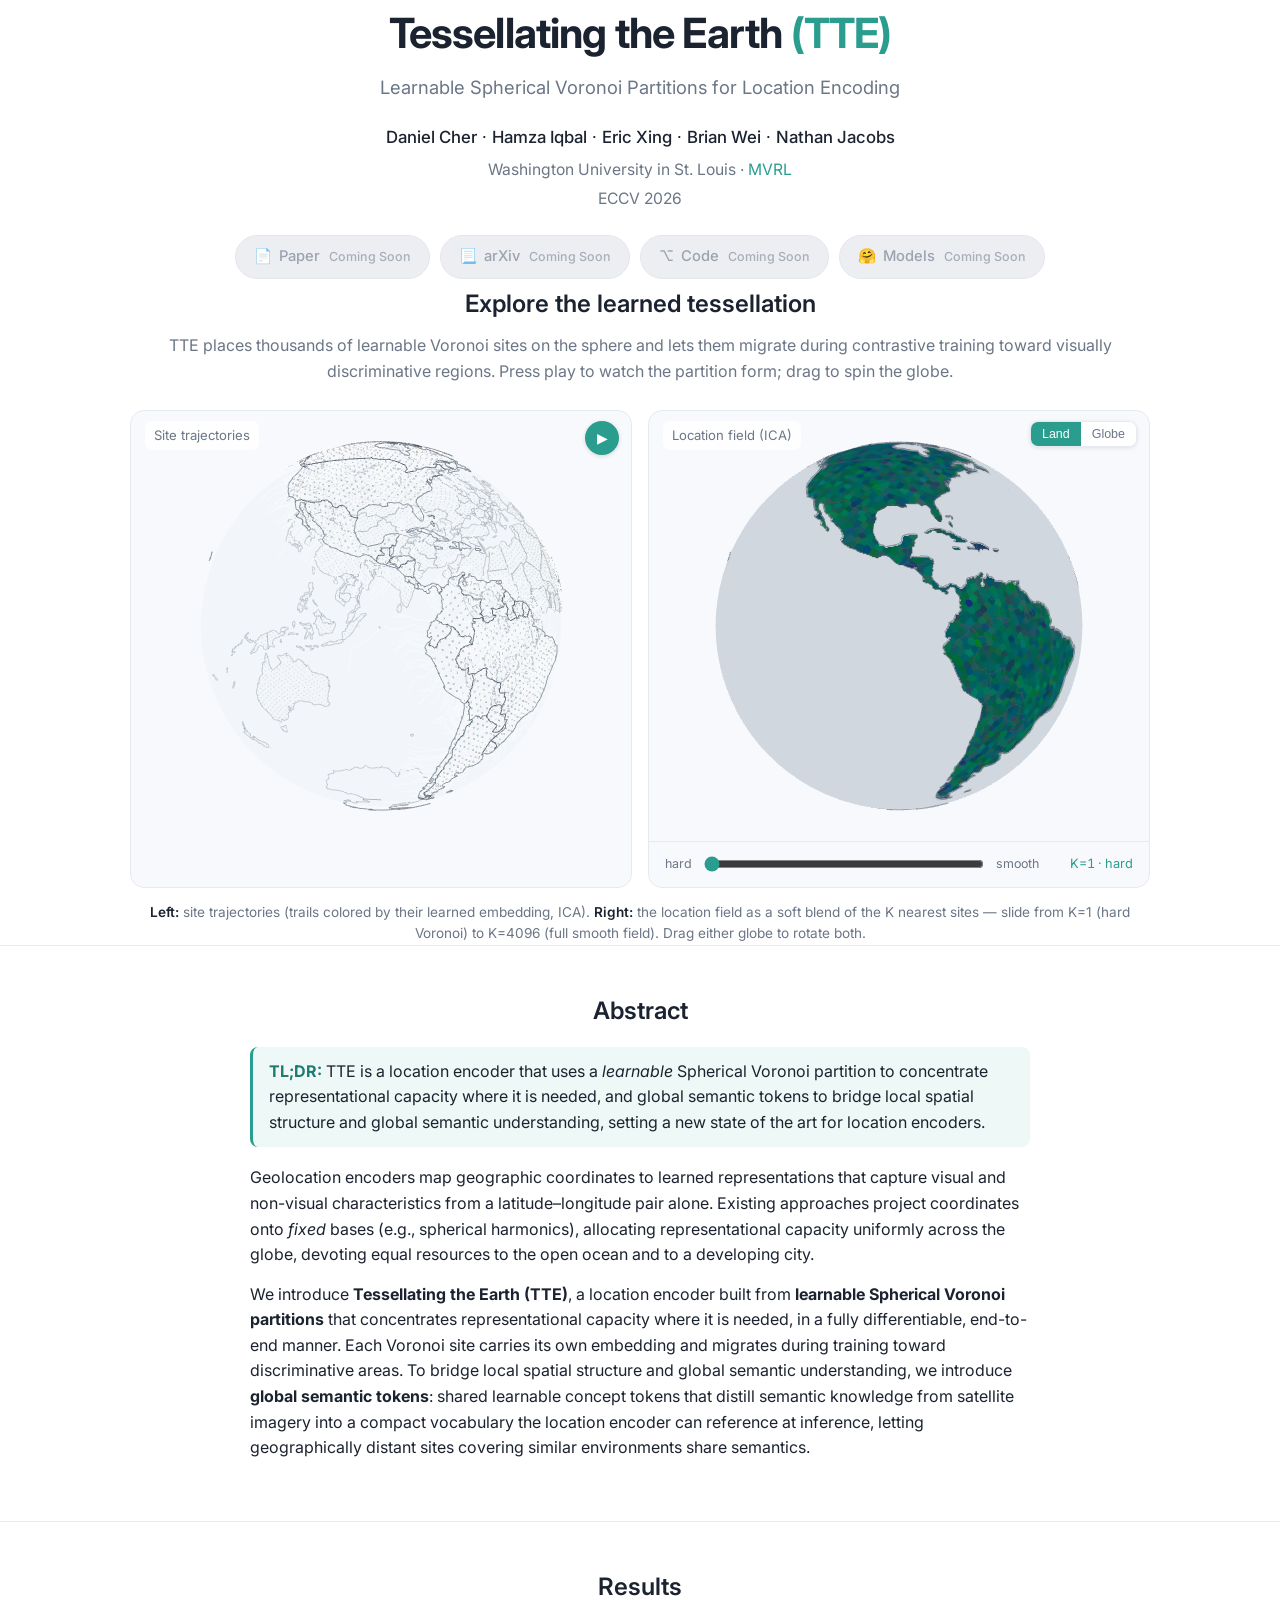
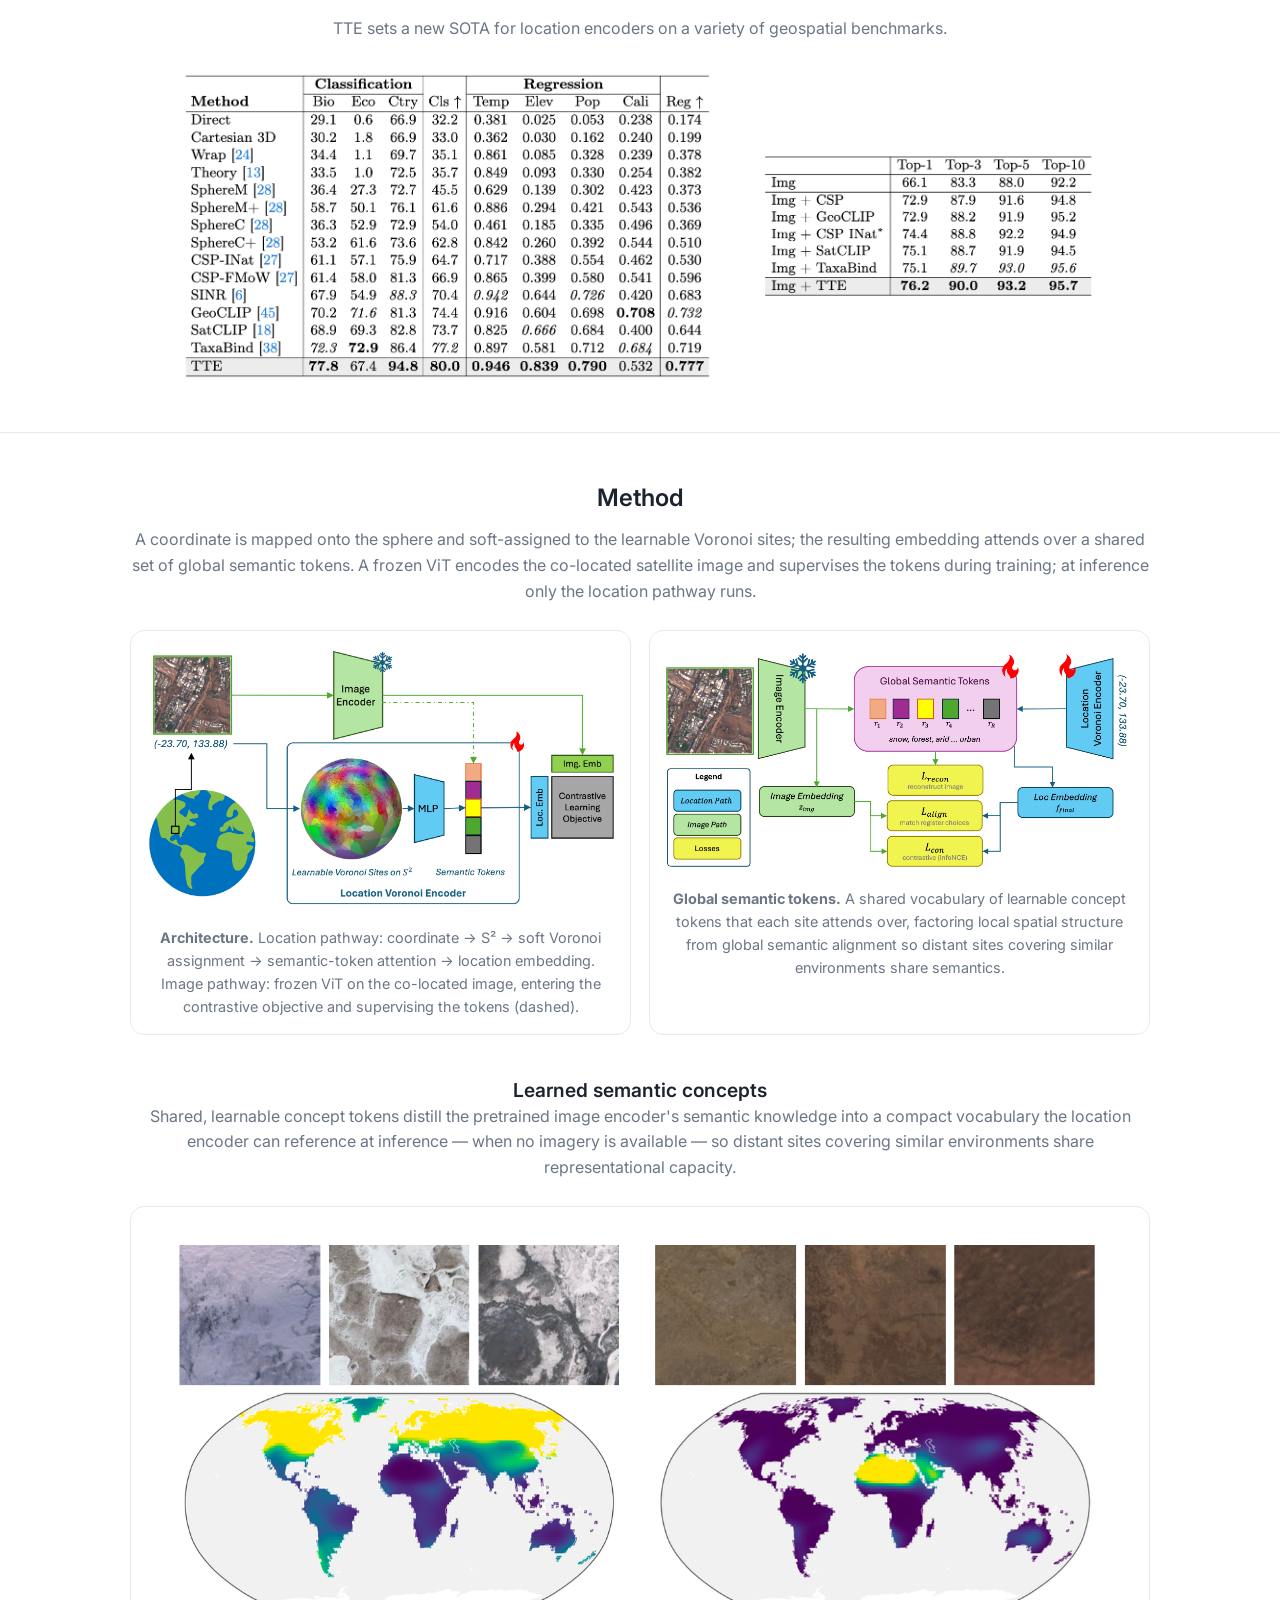
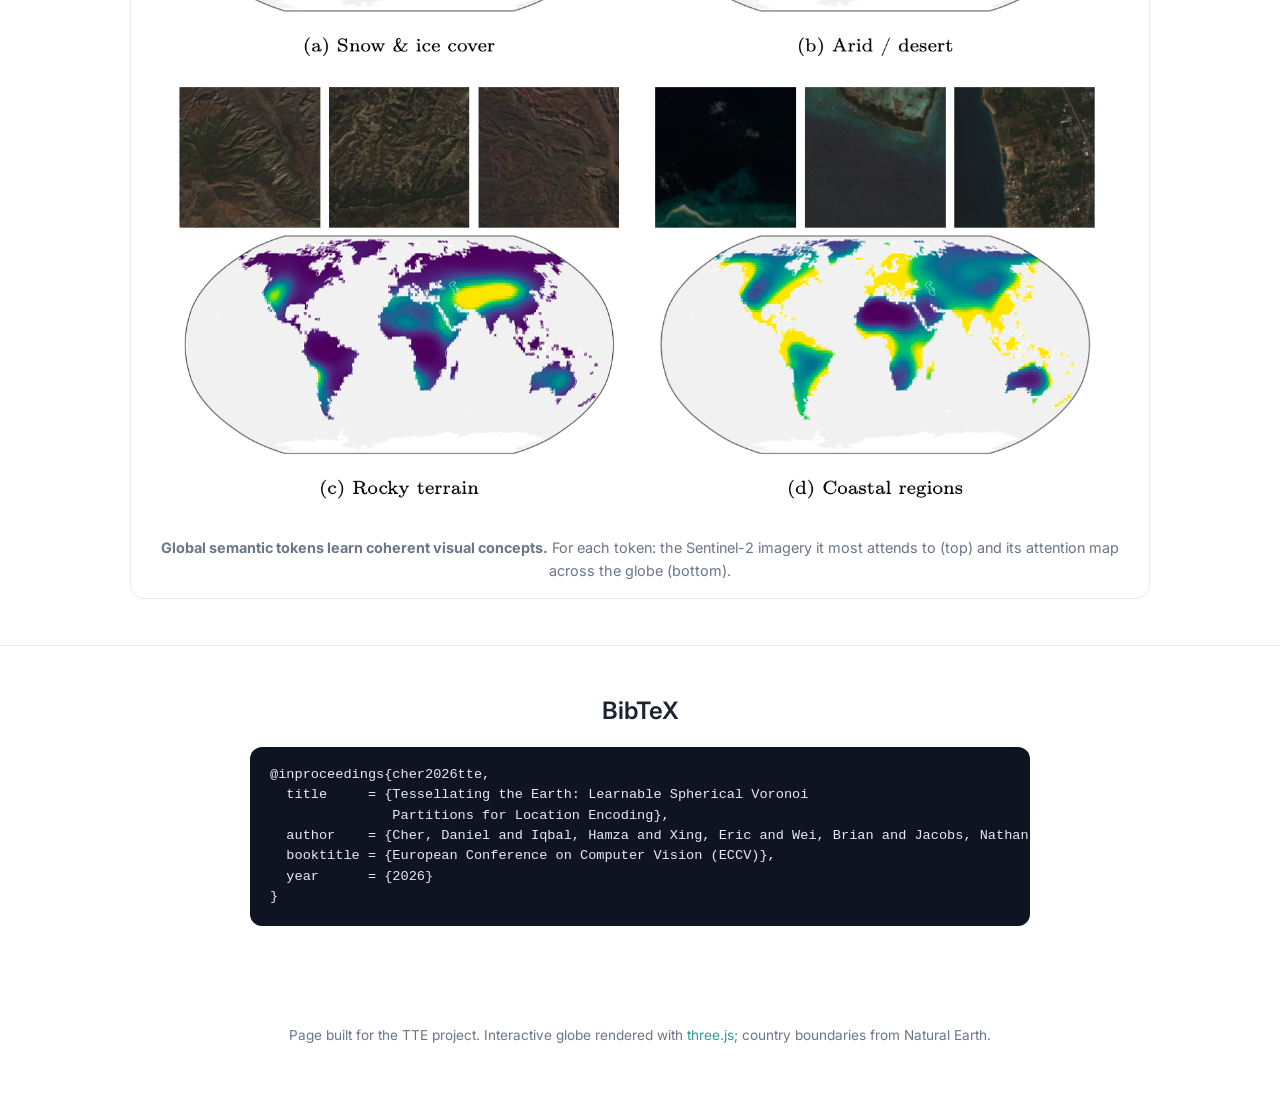
==== TTE/index.html @ d0ed64a6 "update main page + tte project" ====
<!DOCTYPE html>
<html lang="en">
<head>
<meta charset="utf-8"/>
<meta name="viewport" content="width=device-width, initial-scale=1"/>
<title>Tessellating the Earth (TTE)</title>
<meta name="description" content="TTE: a location encoder built from learnable Spherical Voronoi partitions that concentrates representational capacity where it is needed."/>
<meta property="og:title" content="Tessellating the Earth (TTE)"/>
<meta property="og:description" content="Learnable Spherical Voronoi partitions for geolocation encoding."/>
<meta property="og:type" content="website"/>
<link href="https://fonts.googleapis.com/css?family=Inter:400,500,600,700&display=swap" rel="stylesheet">
<style>
  :root{ --fg:#1c2330; --muted:#6b7686; --accent:#2a9d8f; --accent-d:#1f7a70; --line:#e6e9ef; --panel:#f7f9fc;}
  *{box-sizing:border-box}
  html{scroll-behavior:smooth}
  body{margin:0;background:#fff;color:var(--fg);font-family:'Inter',-apple-system,Segoe UI,Roboto,sans-serif;line-height:1.6;-webkit-font-smoothing:antialiased}
  a{color:var(--accent);text-decoration:none} a:hover{text-decoration:underline}
  .wrap{max-width:1060px;margin:0 auto;padding:0 20px}
  .narrow{max-width:820px;margin:0 auto}

  /* hero */
  header{padding:64px 0 30px;text-align:center}
  h1{font-size:2.6rem;font-weight:700;letter-spacing:-.02em;margin:0 0 6px}
  h1 .tag{color:var(--accent)}
  .subtitle{font-size:1.15rem;color:var(--muted);margin:0 auto 22px;max-width:680px}
  .authors{font-size:1.05rem;margin:6px 0}
  .authors a{color:var(--fg);font-weight:500}
  .affil,.venue{color:var(--muted);font-size:.98rem}
  .venue{margin-top:4px}
  .btns{margin:24px 0 6px;display:flex;gap:10px;justify-content:center;flex-wrap:wrap}
  .btn{display:inline-flex;align-items:center;gap:7px;border:1px solid #20283a;background:#20283a;color:#fff;
    border-radius:999px;padding:9px 18px;font-size:.92rem;font-weight:500}
  .btn:hover{background:#2c3650;text-decoration:none}
  .btn.ghost{background:#fff;color:var(--fg);border-color:var(--line)}
  .btn.ghost:hover{border-color:var(--accent);color:var(--accent);background:#fff}
  .btn.soon{background:#eceef2;color:#9aa3b0;border-color:#e3e6ec;cursor:default}
  .btn.soon:hover{background:#eceef2}
  .btn.soon em{font-style:normal;font-size:.78rem;opacity:.85;margin-left:2px}

  /* balanced result figures (main table bigger, prior smaller, middle-aligned) */
  .results{display:flex;gap:28px;align-items:center;justify-content:center;flex-wrap:wrap}
  .results img{height:auto;border-radius:6px}
  .results .big{width:560px;max-width:100%}
  .results .small{width:360px;max-width:100%}

  section{padding:46px 0;border-top:1px solid var(--line)}
  section.nolide{border-top:none}
  h2{font-size:1.5rem;font-weight:600;margin:0 0 16px;text-align:center}
  .subh{font-size:1.2rem;font-weight:600;text-align:center;margin:40px 0 4px}
  .sec-lead{color:var(--muted);text-align:center;margin:-6px auto 26px}
  .tldr{background:#eef9f7;border-left:3px solid var(--accent);border-radius:8px;padding:12px 16px;margin:0 0 18px}
  .tldr b{color:var(--accent-d)}
  p{margin:0 0 14px}
  figure{margin:0}
  .fig{background:#fff;border:1px solid var(--line);border-radius:14px;padding:16px;text-align:center}
  .fig img{max-width:100%;height:auto;border-radius:6px}
  figcaption{color:var(--muted);font-size:.9rem;margin-top:12px;text-align:center}
  .two{display:grid;grid-template-columns:1fr 1fr;gap:18px}
  @media(max-width:760px){.two{grid-template-columns:1fr}}

  /* globe centerpiece (from the standalone component) */
  .twin{display:grid;grid-template-columns:1fr 1fr;gap:16px}
  .panel{border:1px solid var(--line);border-radius:14px;background:var(--panel);overflow:hidden;position:relative;display:flex;flex-direction:column}
  .panel .ttl{position:absolute;top:10px;left:14px;font-size:.82rem;color:var(--muted);background:rgba(255,255,255,.8);padding:4px 9px;border-radius:7px;z-index:2}
  .cv{width:100%;height:430px;display:block;cursor:grab}.cv:active{cursor:grabbing}
  .ptabs{display:flex;gap:10px;align-items:center;justify-content:center;padding:12px 16px;border-top:1px solid var(--line)}
  .ptabs small{color:var(--muted);font-size:.78rem;white-space:nowrap}
  .klabel{color:var(--accent);font-size:.8rem;font-variant-numeric:tabular-nums;min-width:84px;text-align:right}
  .playmini{position:absolute;top:10px;right:12px;z-index:3;width:34px;height:34px;border-radius:50%;border:none;background:var(--accent);color:#fff;font-size:.85rem;cursor:pointer;box-shadow:0 1px 4px rgba(0,0,0,.15)}
  .seg{position:absolute;top:10px;right:12px;z-index:3;display:flex;border:1px solid var(--line);border-radius:8px;overflow:hidden;background:#fff;box-shadow:0 1px 4px rgba(0,0,0,.1)}
  .seg button{border:none;background:#fff;color:var(--muted);padding:5px 11px;font-size:.78rem;cursor:pointer}
  .seg button.on{background:var(--accent);color:#fff}
  input[type=range]{flex:1;accent-color:var(--accent)}
  .cap{text-align:center;color:var(--muted);font-size:.85rem;margin-top:14px}
  .cap b{color:var(--fg);font-weight:600}
  #status{position:absolute;inset:0;display:flex;align-items:center;justify-content:center;color:var(--muted);font-size:.9rem;background:var(--panel)}
  @media(max-width:760px){.twin{grid-template-columns:1fr}.cv{height:340px}}

  pre{background:#0f1422;color:#e6ebf5;border-radius:12px;padding:18px 20px;overflow:auto;font-size:.85rem;line-height:1.5}
  footer{padding:40px 0;text-align:center;color:var(--muted);font-size:.85rem}
  .todo{background:#fff7e6;border:1px dashed #e0b24a;color:#8a5a00;border-radius:8px;padding:2px 7px;font-size:.8rem}
</style>
</head>
<body>

<!-- ===== HERO ===== -->
<header class="wrap">
  <h1>Tessellating the Earth <span class="tag">(TTE)</span></h1>
  <p class="subtitle">Learnable Spherical Voronoi Partitions for Location Encoding</p>
  <div class="authors">
    <a href="https://dcher95.github.io/" target="_blank">Daniel Cher</a> ·
    <a href="https://1hamzaiqbal.github.io/index.html" target="_blank">Hamza Iqbal</a> ·
    <a href="https://ericx003.github.io/" target="_blank">Eric Xing</a> ·
    <a href="https://brian-j-wei.github.io/" target="_blank">Brian Wei</a> ·
    <a href="https://jacobsn.github.io/" target="_blank">Nathan Jacobs</a>
  </div>
  <div class="affil">Washington University in St. Louis · <a href="https://mvrl.cse.wustl.edu/" target="_blank">MVRL</a></div>
  <div class="venue">ECCV 2026</div>
  <div class="btns">
    <!-- On release, swap each greyed pill below for its active link (kept here ready to go):
         <a class="btn" href="PAPER_URL" target="_blank"><span>📄</span> Paper</a>
         <a class="btn" href="ARXIV_URL" target="_blank"><span>📃</span> arXiv</a>
         <a class="btn" href="https://github.com/mvrl/TTE" target="_blank"><span>⌥</span> Code</a>
         <a class="btn" href="https://huggingface.co/MVRL/TTE" target="_blank"><span>🤗</span> Models</a> -->
    <span class="btn soon"><span>📄</span> Paper <em>Coming Soon</em></span>
    <span class="btn soon"><span>📃</span> arXiv <em>Coming Soon</em></span>
    <span class="btn soon"><span>⌥</span> Code <em>Coming Soon</em></span>
    <span class="btn soon"><span>🤗</span> Models <em>Coming Soon</em></span>
  </div>
</header>

<!-- ===== INTERACTIVE GLOBE (centerpiece) ===== -->
<section class="wrap nolide" id="explore">
  <h2>Explore the learned tessellation</h2>
  <p class="sec-lead">TTE places thousands of learnable Voronoi sites on the sphere and lets them migrate during contrastive training toward visually discriminative regions. Press play to watch the partition form; drag to spin the globe.</p>
  <div class="twin">
    <div class="panel">
      <span class="ttl">Site trajectories</span>
      <button class="playmini" id="play" title="Play / pause training">▶</button>
      <canvas id="cvA" class="cv"></canvas>
    </div>
    <div class="panel">
      <span class="ttl">Location field (ICA)</span>
      <div class="seg" id="maskSeg">
        <button class="on" data-m="masked">Land</button>
        <button data-m="full">Globe</button>
      </div>
      <canvas id="cvB" class="cv"></canvas>
      <div id="status">loading…</div>
      <div class="ptabs" id="tabsK"></div>
    </div>
  </div>
  <div class="cap"><b>Left:</b> site trajectories (trails colored by their learned embedding, ICA). <b>Right:</b> the location field as a soft blend of the K nearest sites — slide from K=1 (hard Voronoi) to K=4096 (full smooth field). Drag either globe to rotate both.</div>
</section>

<!-- ===== ABSTRACT ===== -->
<section>
  <div class="wrap narrow">
    <h2>Abstract</h2>
    <p class="tldr"><b>TL;DR:</b> TTE is a location encoder that uses a <em>learnable</em> Spherical Voronoi partition to concentrate representational capacity where it is needed, and global semantic tokens to bridge local spatial structure and global semantic understanding, setting a new state of the art for location encoders.</p>
    <p>Geolocation encoders map geographic coordinates to learned representations that capture visual and non-visual characteristics from a latitude–longitude pair alone. Existing approaches project coordinates onto <em>fixed</em> bases (e.g., spherical harmonics), allocating representational capacity uniformly across the globe, devoting equal resources to the open ocean and to a developing city.</p>
    <p>We introduce <strong>Tessellating the Earth (TTE)</strong>, a location encoder built from <strong>learnable Spherical Voronoi partitions</strong> that concentrates representational capacity where it is needed, in a fully differentiable, end-to-end manner. Each Voronoi site carries its own embedding and migrates during training toward discriminative areas. To bridge local spatial structure and global semantic understanding, we introduce <strong>global semantic tokens</strong>: shared learnable concept tokens that distill semantic knowledge from satellite imagery into a compact vocabulary the location encoder can reference at inference, letting geographically distant sites covering similar environments share semantics.</p>
  </div>
</section>

<!-- ===== RESULTS ===== -->
<section>
  <div class="wrap">
    <h2>Results</h2>
    <p class="sec-lead">TTE sets a new SOTA for location encoders on a variety of geospatial benchmarks.</p>
    <div class="results">
      <img class="big" src="static/images/geospatial_benchmarks.png" alt="Geospatial benchmark results">
      <img class="small" src="static/images/geoprior_benchmark.png" alt="iNaturalist-2018 geographic prior results">
    </div>
  </div>
</section>

<!-- ===== METHOD ===== -->
<section>
  <div class="wrap">
    <h2>Method</h2>
    <p class="sec-lead">A coordinate is mapped onto the sphere and soft-assigned to the learnable Voronoi sites; the resulting embedding attends over a shared set of global semantic tokens. A frozen ViT encodes the co-located satellite image and supervises the tokens during training; at inference only the location pathway runs.</p>
    <div class="two">
      <figure class="fig">
        <img src="static/images/tte_methodology_v3.png" alt="TTE architecture overview">
        <figcaption><strong>Architecture.</strong> Location pathway: coordinate → S² → soft Voronoi assignment → semantic-token attention → location embedding. Image pathway: frozen ViT on the co-located image, entering the contrastive objective and supervising the tokens (dashed).</figcaption>
      </figure>
      <figure class="fig">
        <img src="static/images/semantic_registers_simple_v3.png" alt="Global semantic tokens schematic">
        <figcaption><strong>Global semantic tokens.</strong> A shared vocabulary of learnable concept tokens that each site attends over, factoring local spatial structure from global semantic alignment so distant sites covering similar environments share semantics.</figcaption>
      </figure>
    </div>

    <h3 class="subh">Learned semantic concepts</h3>
    <p class="sec-lead">Shared, learnable concept tokens distill the pretrained image encoder's semantic knowledge into a compact vocabulary the location encoder can reference at inference — when no imagery is available — so distant sites covering similar environments share representational capacity.</p>
    <figure class="fig">
      <img src="static/images/attention_maps.png" alt="Global semantic token attention maps">
      <figcaption><strong>Global semantic tokens learn coherent visual concepts.</strong> For each token: the Sentinel-2 imagery it most attends to (top) and its attention map across the globe (bottom).</figcaption>
    </figure>
  </div>
</section>

<!-- ===== BIBTEX ===== -->
<section>
  <div class="wrap narrow">
    <h2>BibTeX</h2>
    <pre><code>@inproceedings{cher2026tte,
  title     = {Tessellating the Earth: Learnable Spherical Voronoi
               Partitions for Location Encoding},
  author    = {Cher, Daniel and Iqbal, Hamza and Xing, Eric and Wei, Brian and Jacobs, Nathan},
  booktitle = {European Conference on Computer Vision (ECCV)},
  year      = {2026}
}</code></pre>
  </div>
</section>

<footer>
  <p>Page built for the TTE project. Interactive globe rendered with <a href="https://threejs.org" target="_blank">three.js</a>; country boundaries from Natural Earth.</p>
</footer>

<!-- ===== GLOBE SCRIPT ===== -->
<script type="importmap">
{ "imports": { "three": "./static/js/three.module.js", "three/addons/": "./static/js/jsm/" }}
</script>
<script type="module">
import * as THREE from 'three';
import { OrbitControls } from 'three/addons/controls/OrbitControls.js';

const DATA = 'data/single_4096_fixed_gate';
const GEOJSON = 'static/data/countries.geojson';
const statusEl = document.getElementById('status');
const BG = [0.93, 0.95, 0.97];

function ll(lon, lat, r){ const B=lat*Math.PI/180, L=lon*Math.PI/180, cB=Math.cos(B);
  return new THREE.Vector3(cB*Math.cos(L), Math.sin(B), -cB*Math.sin(L)).multiplyScalar(r); }
const cvA=document.getElementById('cvA'), cvB=document.getElementById('cvB');
const cam=new THREE.PerspectiveCamera(45,(cvA.clientWidth||500)/430,.1,100); cam.position.set(0,0,3.0);
const rA=new THREE.WebGLRenderer({canvas:cvA,antialias:true,alpha:true});
const rB=new THREE.WebGLRenderer({canvas:cvB,antialias:true,alpha:true});
[rA,rB].forEach(r=>{r.setPixelRatio(Math.min(devicePixelRatio,2));r.setClearColor(0xffffff,0);});
function resize(){const h=430,w=cvA.clientWidth; cam.aspect=w/h;cam.updateProjectionMatrix();
  rA.setSize(w,h,false);rB.setSize(cvB.clientWidth,h,false);}
const ctrlA=new OrbitControls(cam,rA.domElement), ctrlB=new OrbitControls(cam,rB.domElement);
[ctrlA,ctrlB].forEach(c=>{c.enableDamping=true;c.minDistance=1.6;c.maxDistance=6;c.autoRotate=true;c.autoRotateSpeed=.3;});
addEventListener('resize',resize);

const sceneA=new THREE.Scene(), sceneB=new THREE.Scene();
sceneA.add(new THREE.Mesh(new THREE.SphereGeometry(.985,48,48),new THREE.MeshBasicMaterial({color:0xeef3f8,transparent:true,opacity:.55})));

function buildBoundaries(gj, r, color, opacity){ const pts=[];
  const push=(lo1,la1,lo2,la2)=>{ if(Math.abs(lo2-lo1)>180) return;
    const n=Math.max(1,Math.ceil(Math.hypot(lo2-lo1,la2-la1)/4));
    for(let k=0;k<n;k++){const t0=k/n,t1=(k+1)/n;
      pts.push(ll(lo1+(lo2-lo1)*t0,la1+(la2-la1)*t0,r)); pts.push(ll(lo1+(lo2-lo1)*t1,la1+(la2-la1)*t1,r));}};
  for(const f of gj.features){const g=f.geometry; if(!g)continue;
    const polys=g.type==='Polygon'?[g.coordinates]:g.type==='MultiPolygon'?g.coordinates:[];
    for(const poly of polys) for(const ring of poly) for(let i=0;i<ring.length-1;i++)
      push(ring[i][0],ring[i][1],ring[i+1][0],ring[i+1][1]);}
  return new THREE.LineSegments(new THREE.BufferGeometry().setFromPoints(pts),
    new THREE.LineBasicMaterial({color,transparent:true,opacity})); }

let F,K,positions,siteColors;
let segPerSite, trailColAttr, ptPos, ptCol;
let kf, KH, KW, kEpochs, activeK, kTex=[], fieldMat;

function p3(off,i){ return [positions[off+i*3], positions[off+i*3+1], positions[off+i*3+2]]; }

async function load(){
  const [man, gj] = await Promise.all([ fetch(`${DATA}/manifest.json`).then(r=>r.json()), fetch(GEOJSON).then(r=>r.json()) ]);
  F=man.frames; K=man.K;
  const pbuf=await fetch(`${DATA}/${man.files.positions}`).then(r=>r.arrayBuffer());
  const cbuf=await fetch(`${DATA}/${man.files.site_colors}`).then(r=>r.arrayBuffer());
  const raw=new Float32Array(pbuf); positions=new Float32Array(raw.length);
  for(let i=0;i<raw.length;i+=3){positions[i]=raw[i];positions[i+1]=raw[i+2];positions[i+2]=-raw[i+1];}
  siteColors=new Uint8Array(cbuf);

  sceneA.add(buildBoundaries(gj,1.004,0x44505f,.55));
  sceneB.add(buildBoundaries(gj,1.002,0x44505f,.5));

  segPerSite=F-1; const tp=new Float32Array(K*segPerSite*2*3), tc=new Float32Array(K*segPerSite*2*3);
  for(let i=0;i<K;i++)for(let s=0;s<segPerSite;s++){const vi=(i*segPerSite+s)*2;
    tp.set(p3(s*K*3,i),vi*3); tp.set(p3((s+1)*K*3,i),(vi+1)*3);}
  const tg=new THREE.BufferGeometry(); tg.setAttribute('position',new THREE.BufferAttribute(tp,3));
  trailColAttr=new THREE.BufferAttribute(tc,3); tg.setAttribute('color',trailColAttr);
  sceneA.add(new THREE.LineSegments(tg,new THREE.LineBasicMaterial({vertexColors:true,transparent:true})));
  const pg=new THREE.BufferGeometry();
  ptPos=new THREE.BufferAttribute(new Float32Array(K*3),3); ptCol=new THREE.BufferAttribute(new Float32Array(K*3),3);
  pg.setAttribute('position',ptPos); pg.setAttribute('color',ptCol);
  sceneA.add(new THREE.Points(pg,new THREE.PointsMaterial({size:.018,vertexColors:true,sizeAttenuation:true})));

  fieldMat=new THREE.MeshBasicMaterial({color:0xeeeeee});
  sceneB.add(new THREE.Mesh(new THREE.SphereGeometry(1,64,48),fieldMat));
  kf=man.kfields; KW=kf.grid.w; KH=kf.grid.h; kEpochs=kf.epochs.length;
  const ks=kf.ks, kmax=Math.max(...ks);
  const tabsK=document.getElementById('tabsK');
  tabsK.innerHTML = `<small>hard</small><input id="ksl" type="range" min="0" max="${ks.length-1}" value="0" step="1"><small>smooth</small><span id="klabel" class="klabel"></span>`;
  const ksl=document.getElementById('ksl'), klabel=document.getElementById('klabel');
  const klab=k=>klabel.textContent=`K=${k}${k===1?' · hard':k===kmax?' · smooth':''}`;
  ksl.addEventListener('input',()=>{const k=ks[+ksl.value]; klab(k); setK(k);});
  klab(ks[0]);
  await setK(ks[0]);

  statusEl.style.display='none';
  render(0,true); resize();
}

let kLoadToken=0, maskMode='masked';
async function setK(k){
  activeK=k; const tok=++kLoadToken;
  statusEl.style.display='flex'; statusEl.textContent=`loading K=${k}…`;
  const e = kf.files[String(k)]; const file = e[maskMode] || e.file || e.jpg || e.png;
  const img=new Image(); img.src=`${DATA}/${file}`;
  try{ await img.decode(); }catch(err){ return; }
  if(tok!==kLoadToken) return;
  const tex=[];
  for(let f=0;f<kEpochs;f++){const c=document.createElement('canvas');c.width=KW;c.height=KH;
    c.getContext('2d').drawImage(img,0,f*KH,KW,KH,0,0,KW,KH);
    const t=new THREE.CanvasTexture(c);t.colorSpace=THREE.SRGBColorSpace;tex.push(t);}
  if(tok!==kLoadToken){ tex.forEach(t=>t.dispose()); return; }
  kTex.forEach(t=>t.dispose()); kTex=tex;
  statusEl.style.display='none';
  const f=curFrame<0?0:curFrame; fieldMat.map=kTex[Math.min(f,kEpochs-1)]; fieldMat.needsUpdate=true;
}

let curFrame=-1;
function updateEmb(frame){ const o=frame*K*3;
  for(let i=0;i<K*3;i++){ptPos.array[i]=positions[o+i]; ptCol.array[i]=siteColors[o+i]/255;}
  ptPos.needsUpdate=true; ptCol.needsUpdate=true;
  const maxAge=Math.max(frame,1), arr=trailColAttr.array;
  for(let i=0;i<K;i++){const cr=siteColors[o+i*3]/255,cg=siteColors[o+i*3+1]/255,cb=siteColors[o+i*3+2]/255;
    for(let s=0;s<segPerSite;s++){const vi=(i*segPerSite+s)*2; let a;
      if(s+1>frame) a=0; else a=0.22+0.78*(1-(frame-(s+1))/maxAge);
      const r=BG[0]+(cr-BG[0])*a,g=BG[1]+(cg-BG[1])*a,b=BG[2]+(cb-BG[2])*a;
      arr[vi*3]=r;arr[vi*3+1]=g;arr[vi*3+2]=b;arr[(vi+1)*3]=r;arr[(vi+1)*3+1]=g;arr[(vi+1)*3+2]=b;}}
  trailColAttr.needsUpdate=true;
}
function render(frame,force){ if(frame===curFrame && !force) return; curFrame=frame;
  updateEmb(frame);
  if(kTex.length) { const t=kTex[Math.min(frame,kEpochs-1)]; if(fieldMat.map!==t){fieldMat.map=t;fieldMat.needsUpdate=true;} }
}

const pb=document.getElementById('play');
let playing=false, playPos=0;
pb.addEventListener('click',()=>{ playing=!playing; pb.textContent=playing?'❚❚':'▶'; });
document.querySelectorAll('#maskSeg button').forEach(b=>b.addEventListener('click',()=>{
  document.querySelectorAll('#maskSeg button').forEach(x=>x.classList.remove('on')); b.classList.add('on');
  maskMode=b.dataset.m; if(F) setK(activeK);
}));

let last=performance.now();
(function loop(now){requestAnimationFrame(loop);
  if(playing&&F){ playPos += (now-last)*(F-1)/8000; if(playPos>=F-1) playPos-=(F-1); render(Math.round(playPos)); }
  last=now; ctrlA.update(); ctrlB.update(); rA.render(sceneA,cam); rB.render(sceneB,cam);
})(performance.now());

load().catch(e=>{statusEl.style.display='flex';statusEl.textContent='Could not load: '+e.message;console.error(e);});
</script>
</body>
</html>
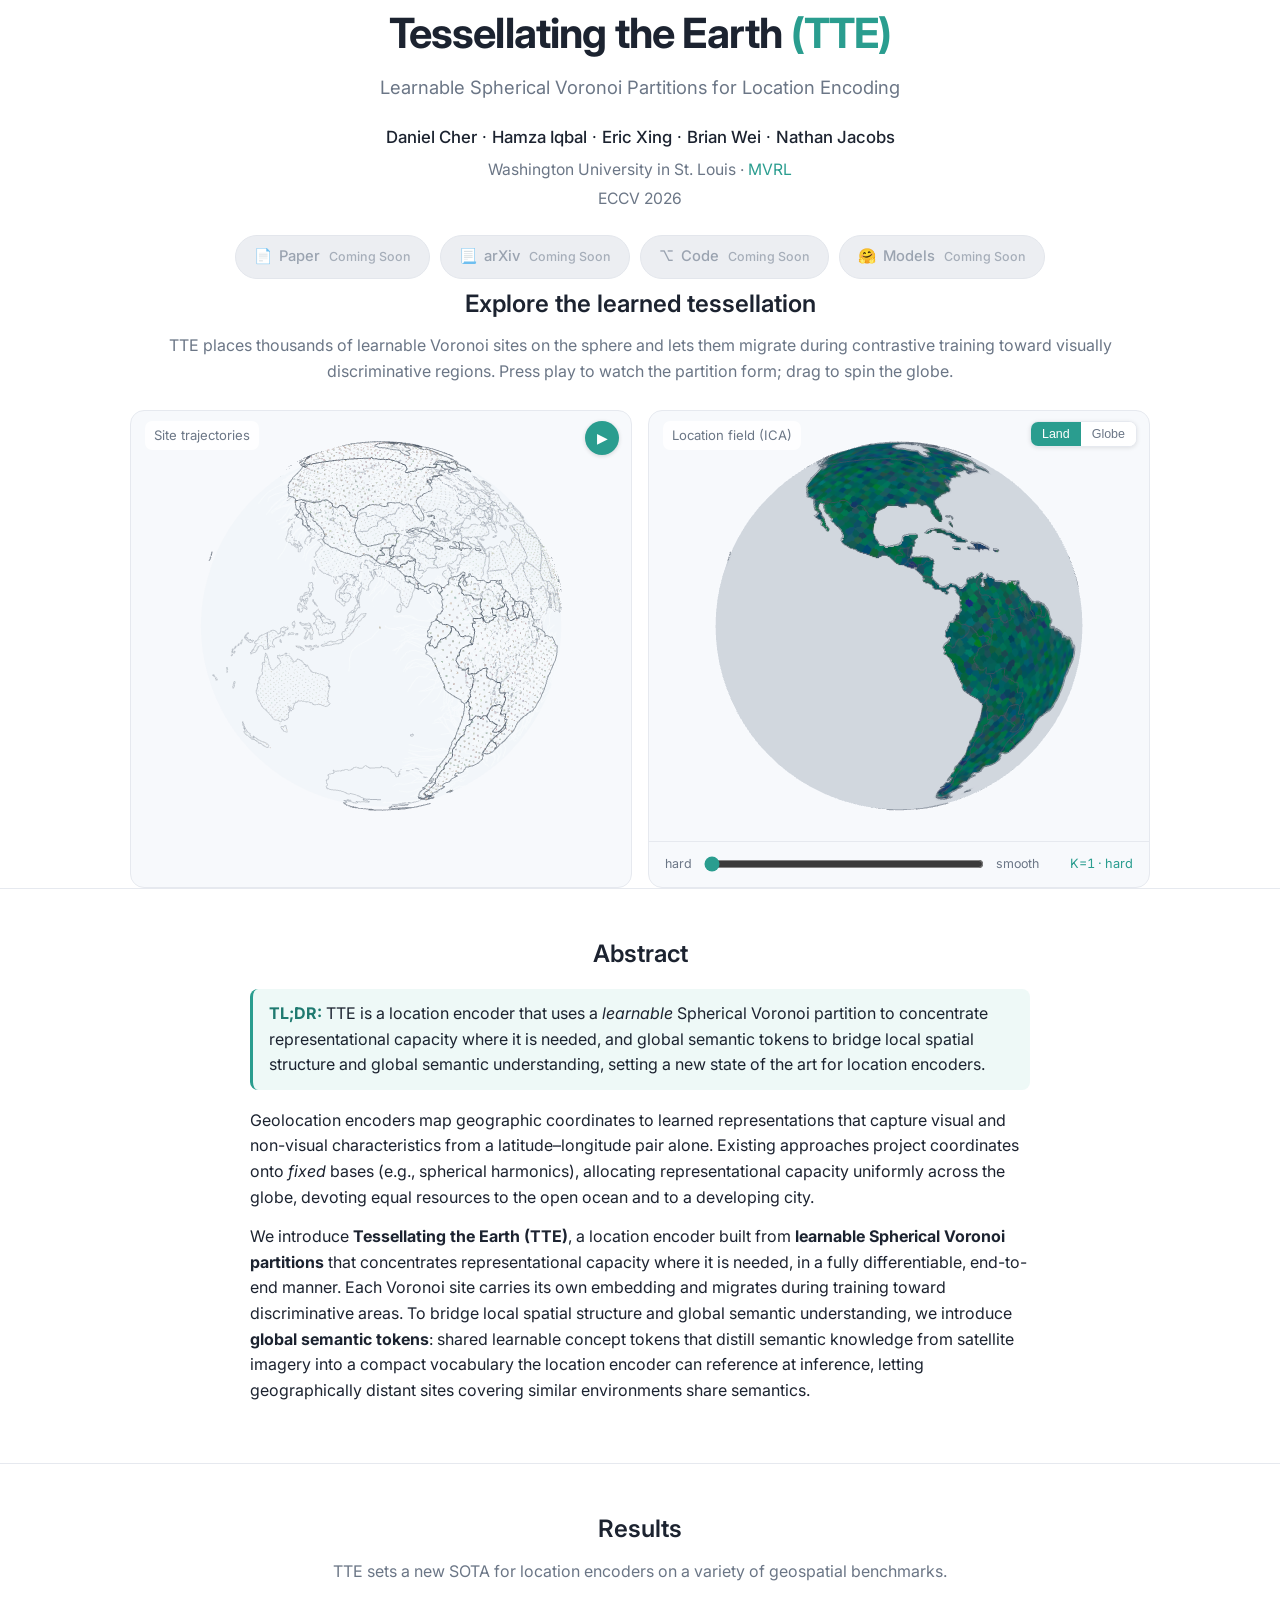
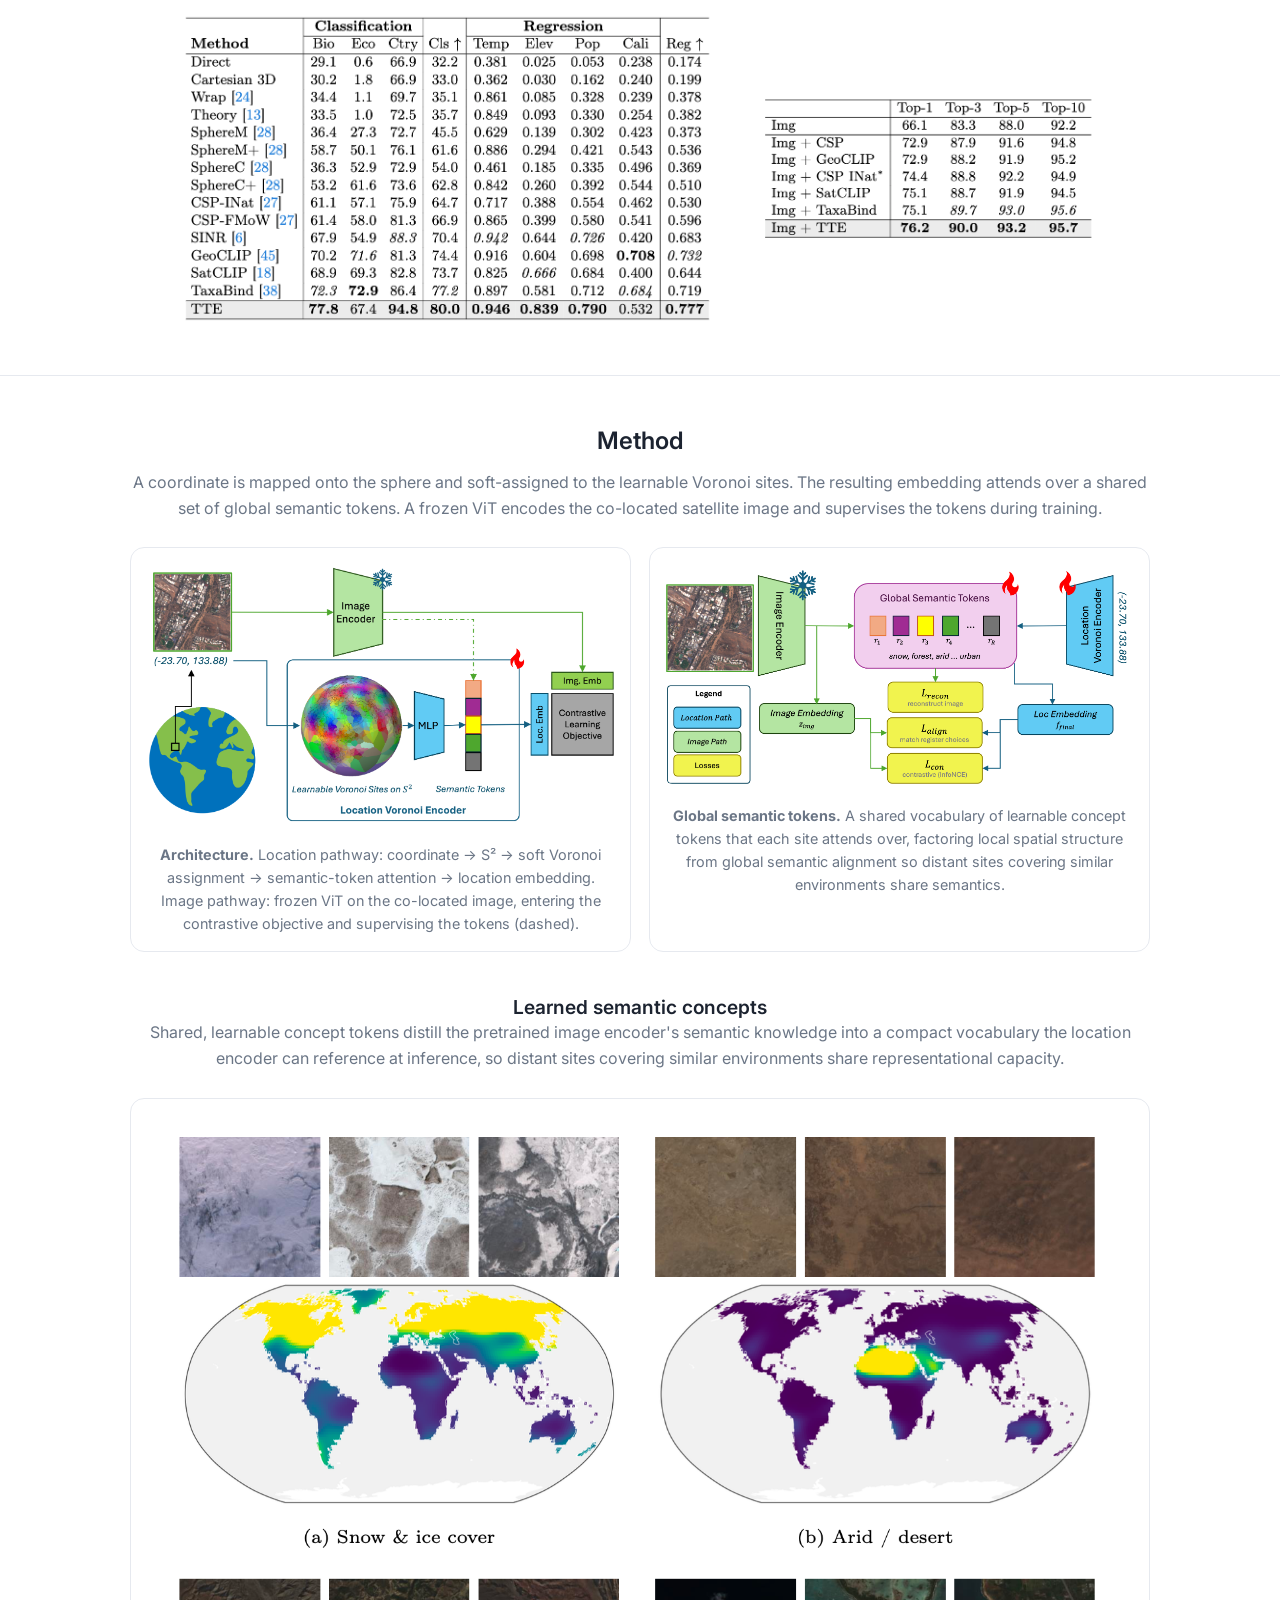
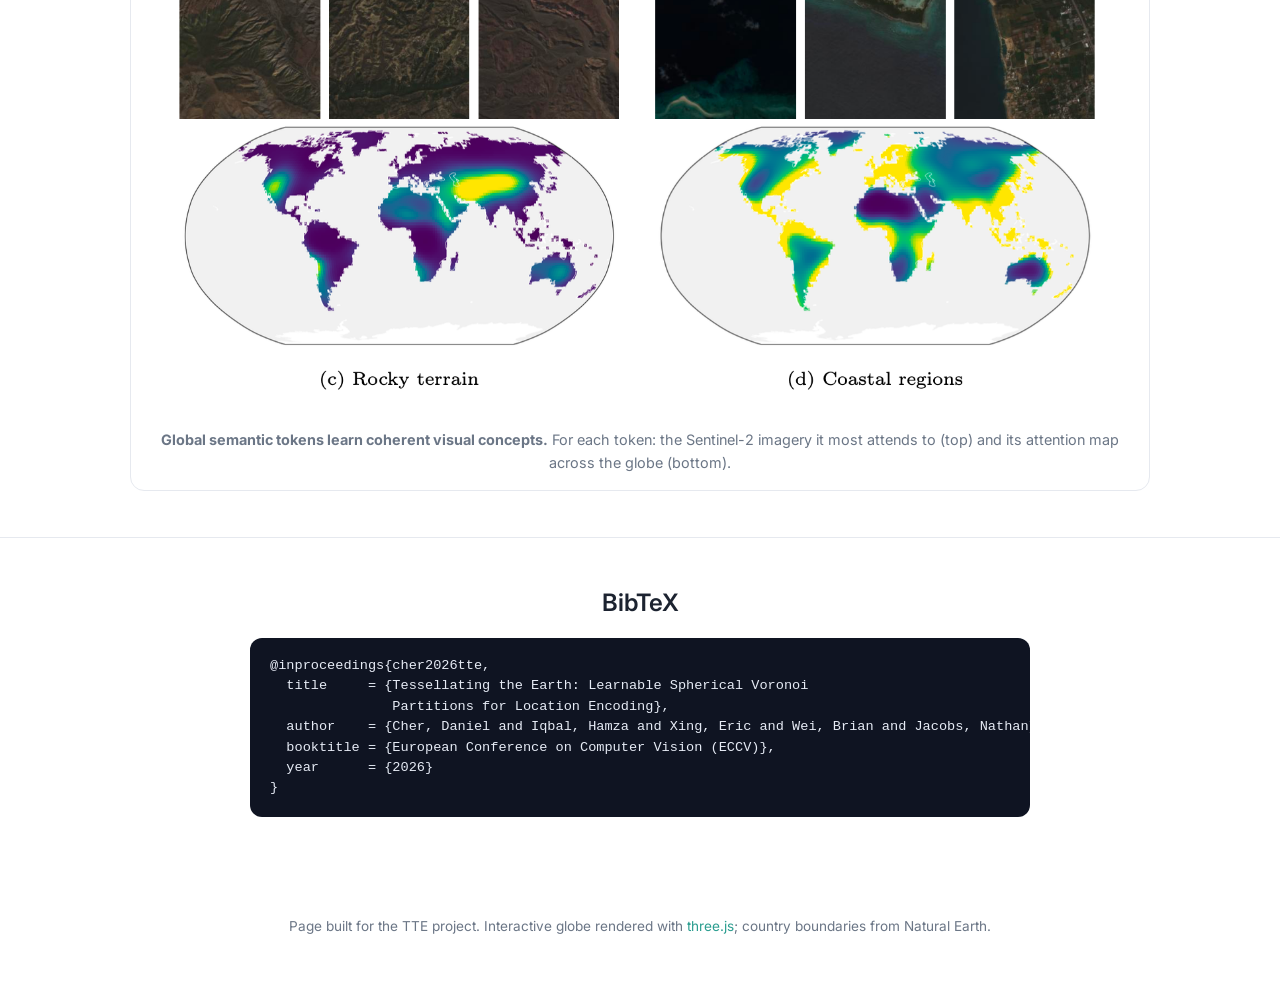
==== commit 3de72a1a: "better wording" ====
--- a/TTE/index.html
+++ b/TTE/index.html
@@ -130,7 +130,6 @@
       <div class="ptabs" id="tabsK"></div>
     </div>
   </div>
-  <div class="cap"><b>Left:</b> site trajectories (trails colored by their learned embedding, ICA). <b>Right:</b> the location field as a soft blend of the K nearest sites — slide from K=1 (hard Voronoi) to K=4096 (full smooth field). Drag either globe to rotate both.</div>
 </section>
 
 <!-- ===== ABSTRACT ===== -->
@@ -159,7 +158,7 @@
 <section>
   <div class="wrap">
     <h2>Method</h2>
-    <p class="sec-lead">A coordinate is mapped onto the sphere and soft-assigned to the learnable Voronoi sites; the resulting embedding attends over a shared set of global semantic tokens. A frozen ViT encodes the co-located satellite image and supervises the tokens during training; at inference only the location pathway runs.</p>
+    <p class="sec-lead">A coordinate is mapped onto the sphere and soft-assigned to the learnable Voronoi sites. The resulting embedding attends over a shared set of global semantic tokens. A frozen ViT encodes the co-located satellite image and supervises the tokens during training.</p>
     <div class="two">
       <figure class="fig">
         <img src="static/images/tte_methodology_v3.png" alt="TTE architecture overview">
@@ -172,7 +171,7 @@
     </div>
 
     <h3 class="subh">Learned semantic concepts</h3>
-    <p class="sec-lead">Shared, learnable concept tokens distill the pretrained image encoder's semantic knowledge into a compact vocabulary the location encoder can reference at inference — when no imagery is available — so distant sites covering similar environments share representational capacity.</p>
+    <p class="sec-lead">Shared, learnable concept tokens distill the pretrained image encoder's semantic knowledge into a compact vocabulary the location encoder can reference at inference, so distant sites covering similar environments share representational capacity.</p>
     <figure class="fig">
       <img src="static/images/attention_maps.png" alt="Global semantic token attention maps">
       <figcaption><strong>Global semantic tokens learn coherent visual concepts.</strong> For each token: the Sentinel-2 imagery it most attends to (top) and its attention map across the globe (bottom).</figcaption>
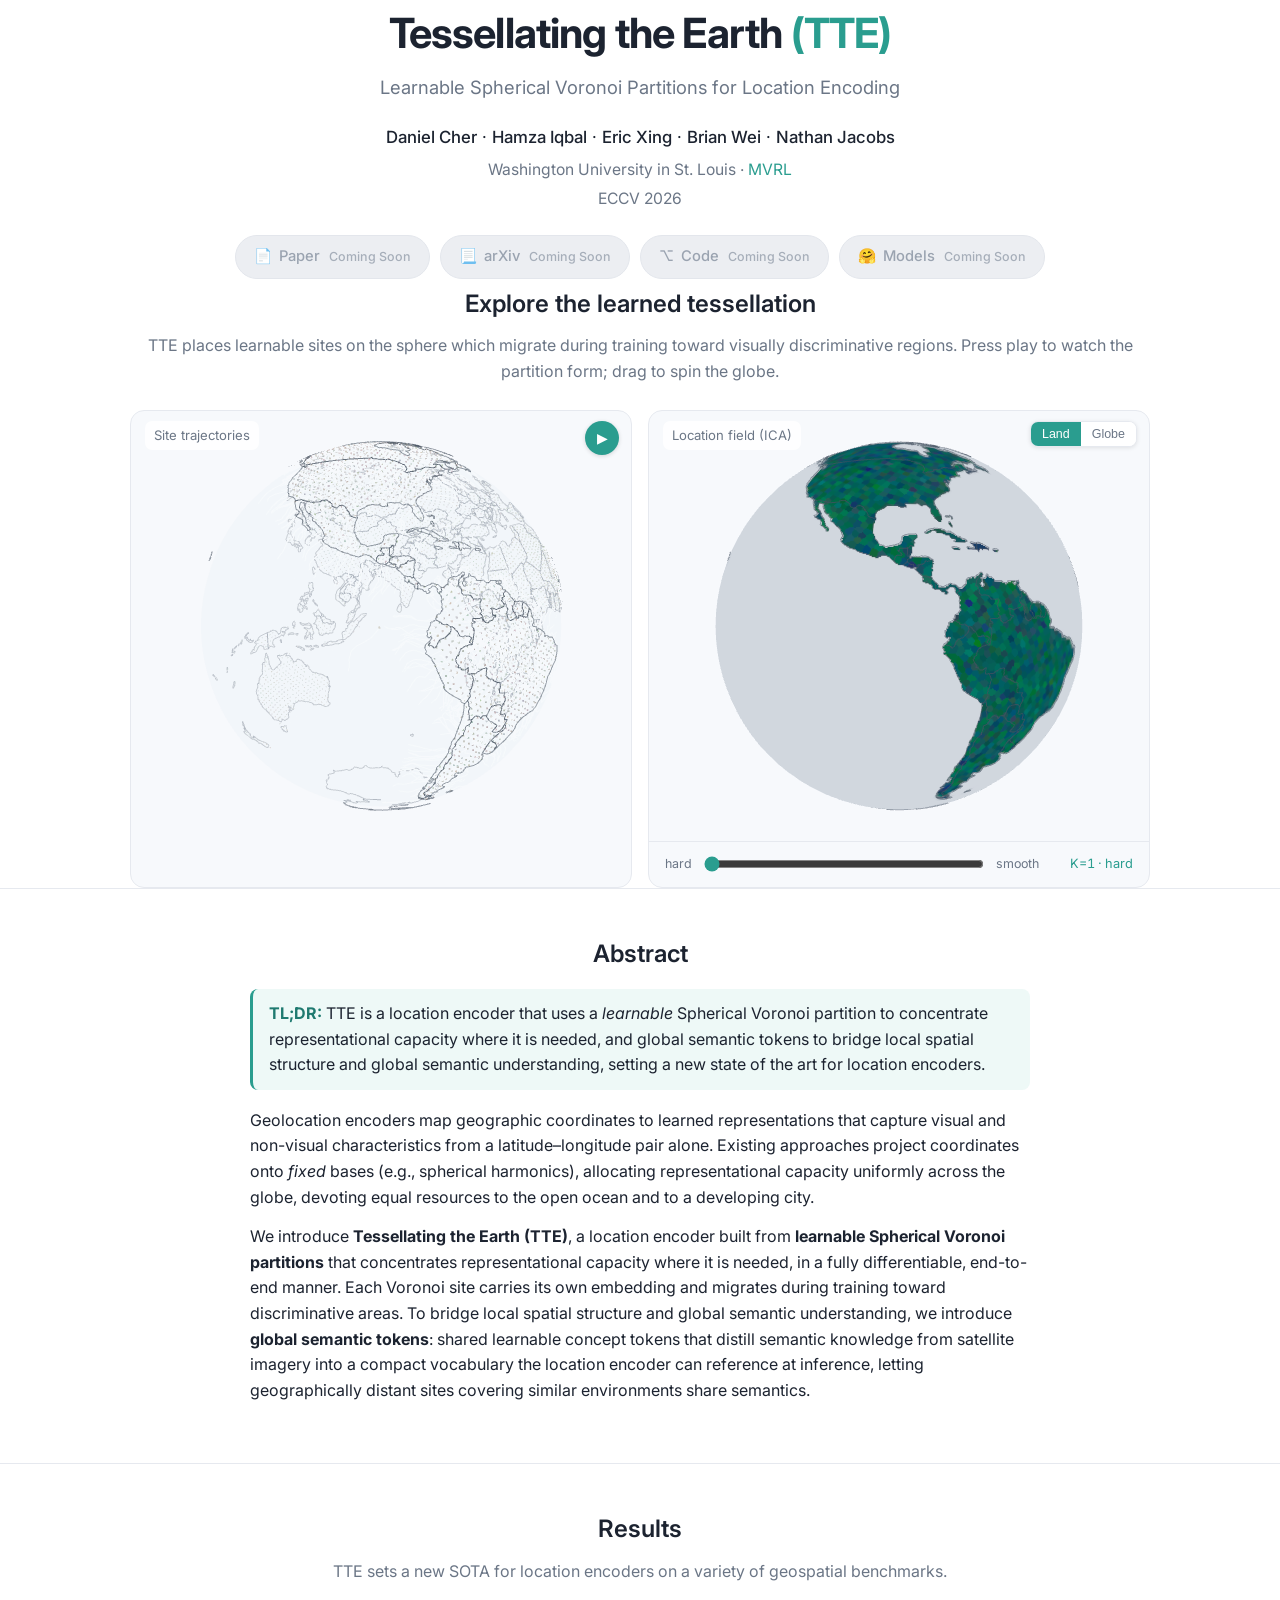
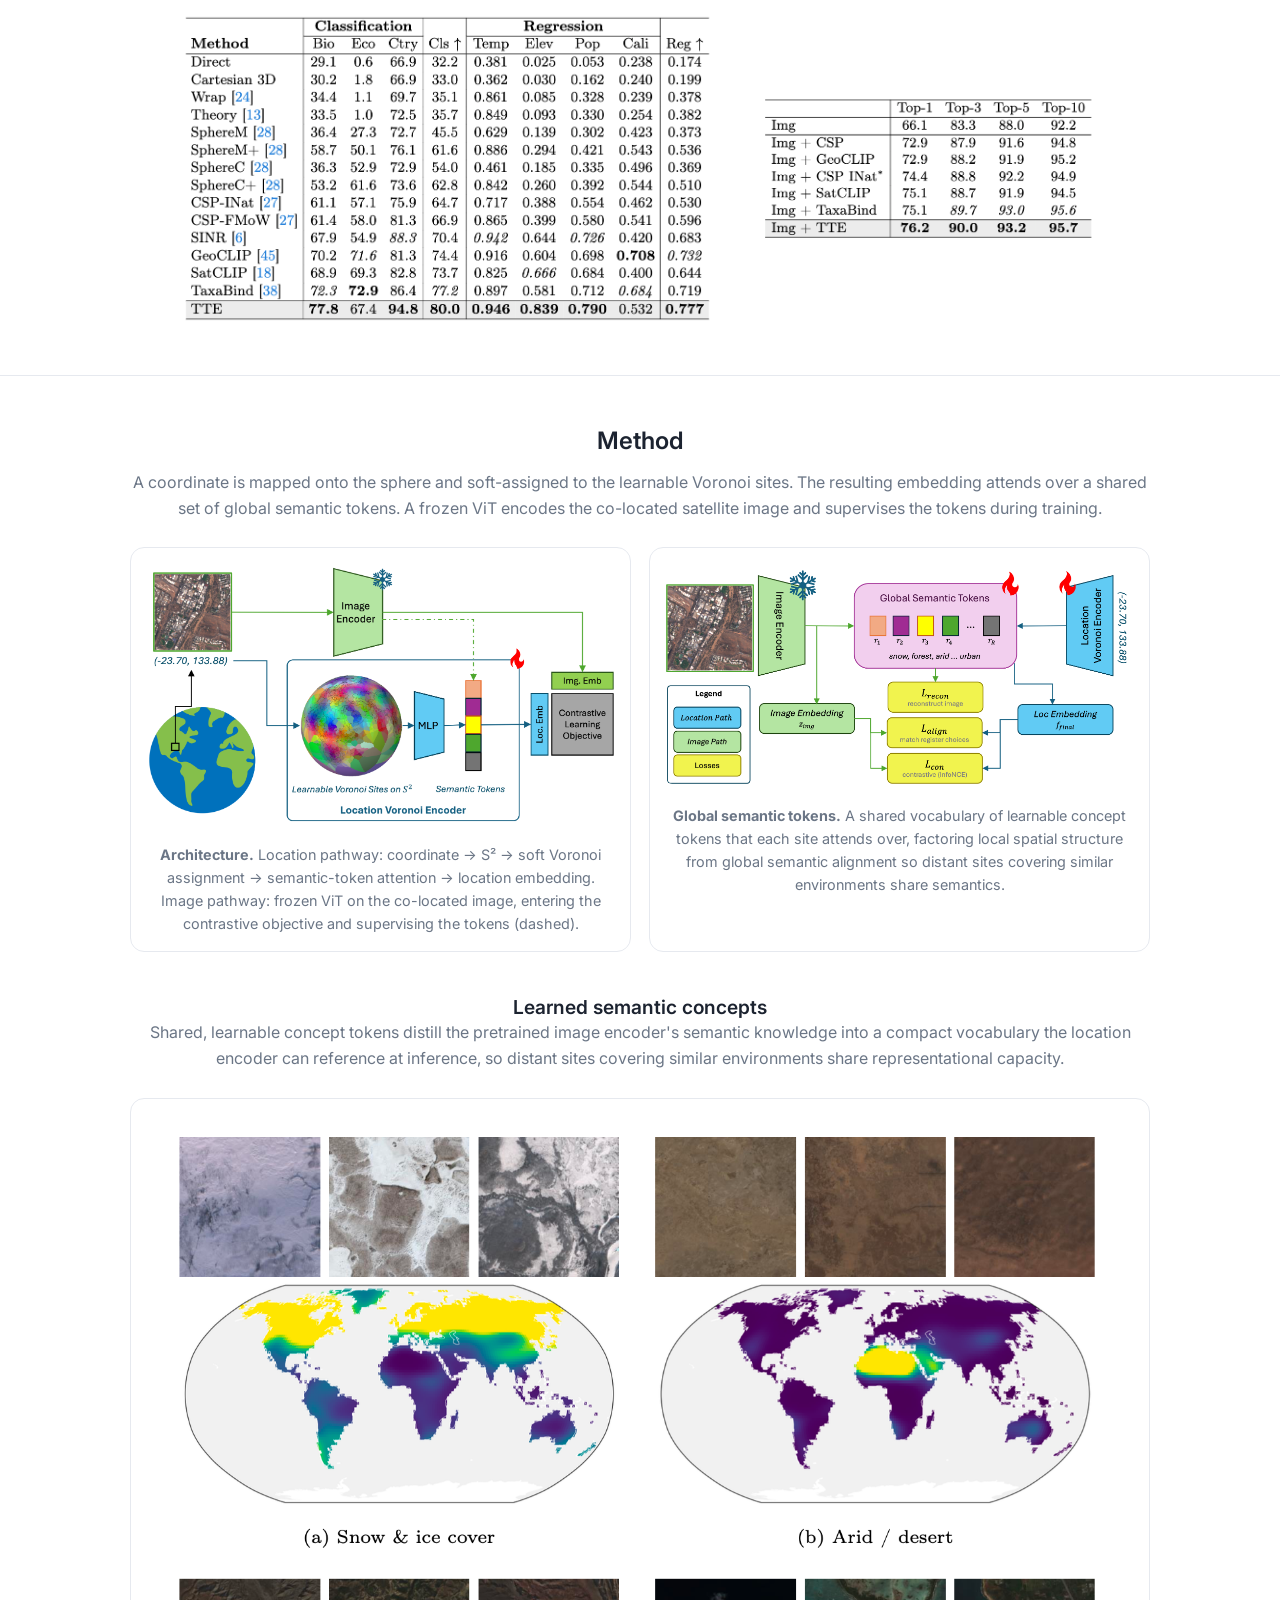
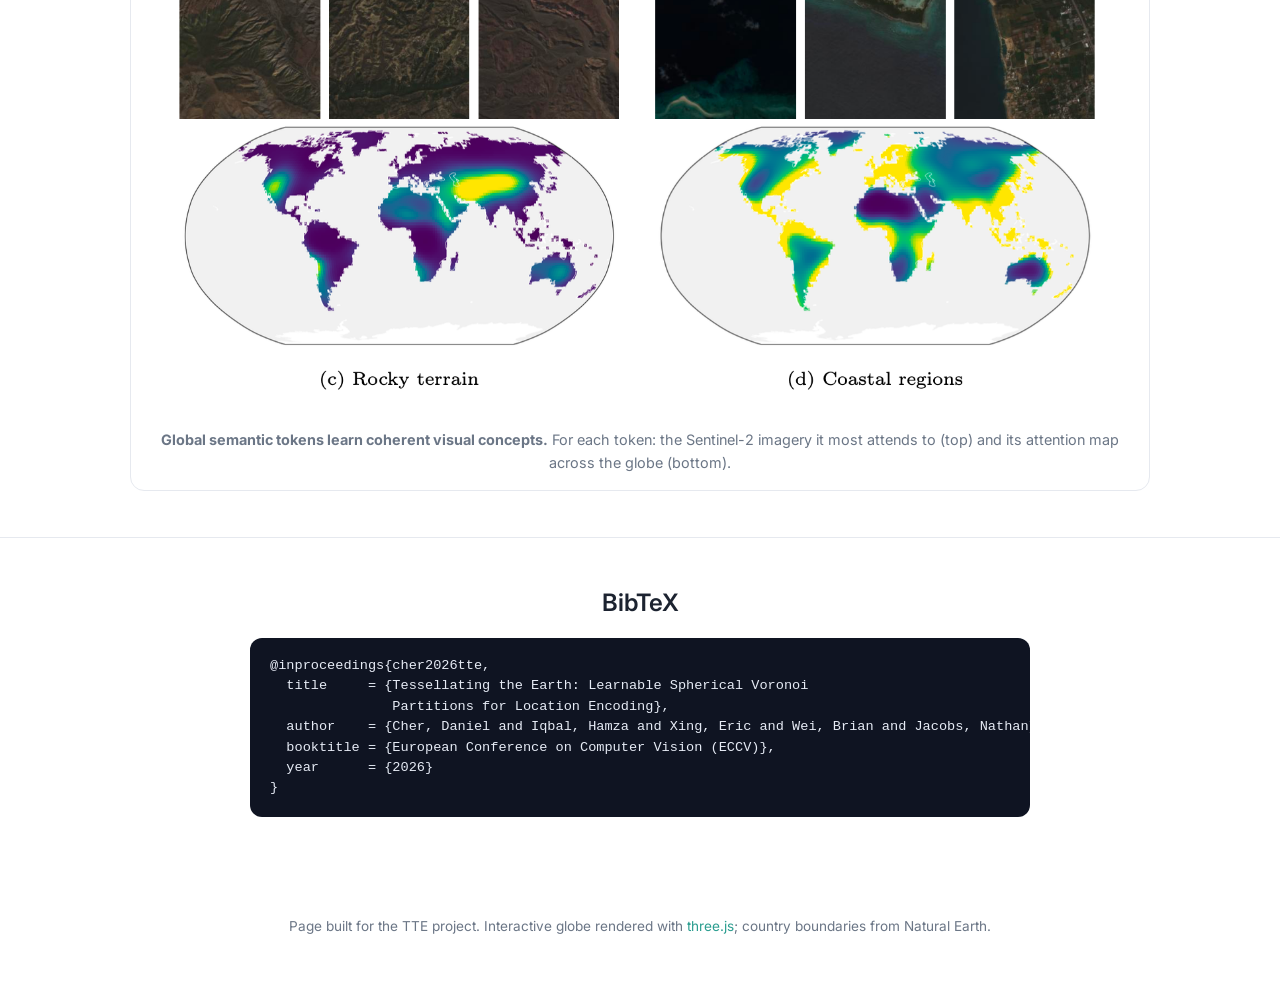
==== commit 6fb5c580: "slightly change wording" ====
--- a/TTE/index.html
+++ b/TTE/index.html
@@ -112,7 +112,7 @@
 <!-- ===== INTERACTIVE GLOBE (centerpiece) ===== -->
 <section class="wrap nolide" id="explore">
   <h2>Explore the learned tessellation</h2>
-  <p class="sec-lead">TTE places thousands of learnable Voronoi sites on the sphere and lets them migrate during contrastive training toward visually discriminative regions. Press play to watch the partition form; drag to spin the globe.</p>
+  <p class="sec-lead">TTE places learnable sites on the sphere which migrate during training toward visually discriminative regions. Press play to watch the partition form; drag to spin the globe.</p>
   <div class="twin">
     <div class="panel">
       <span class="ttl">Site trajectories</span>
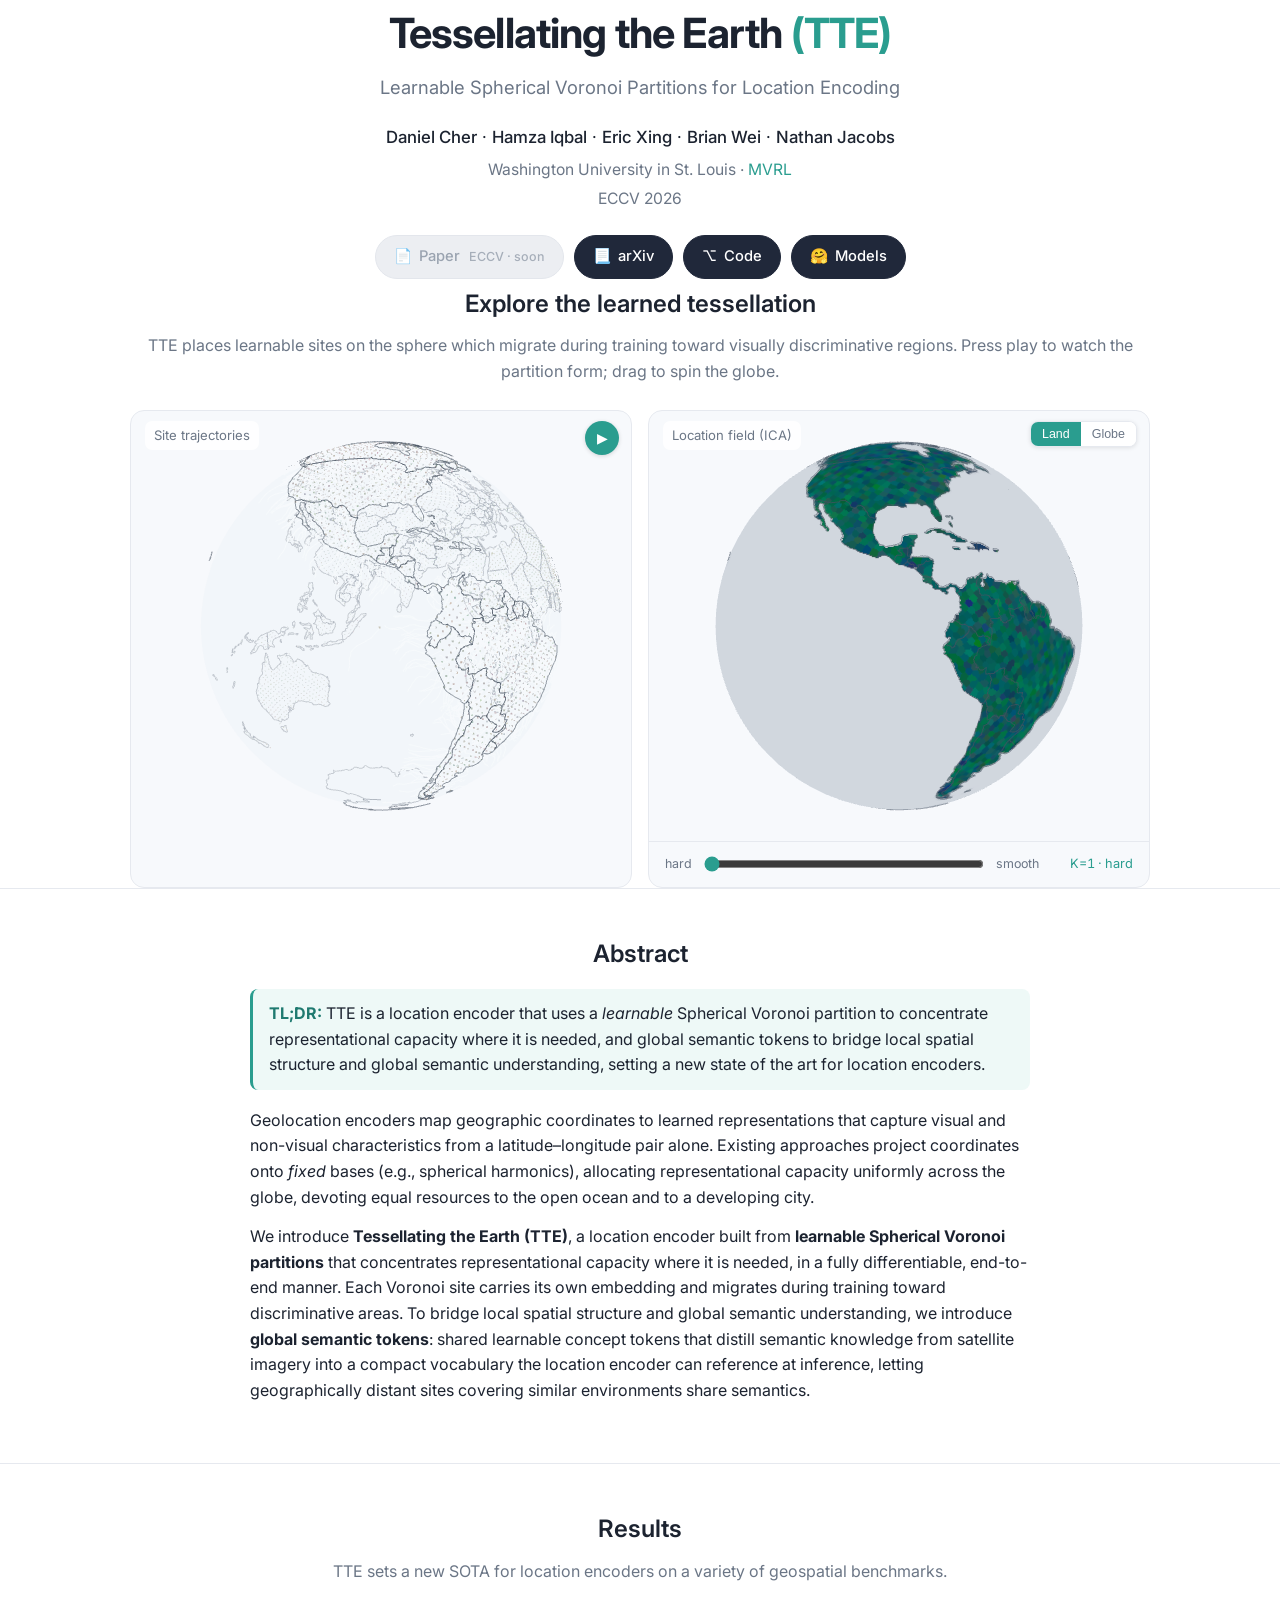
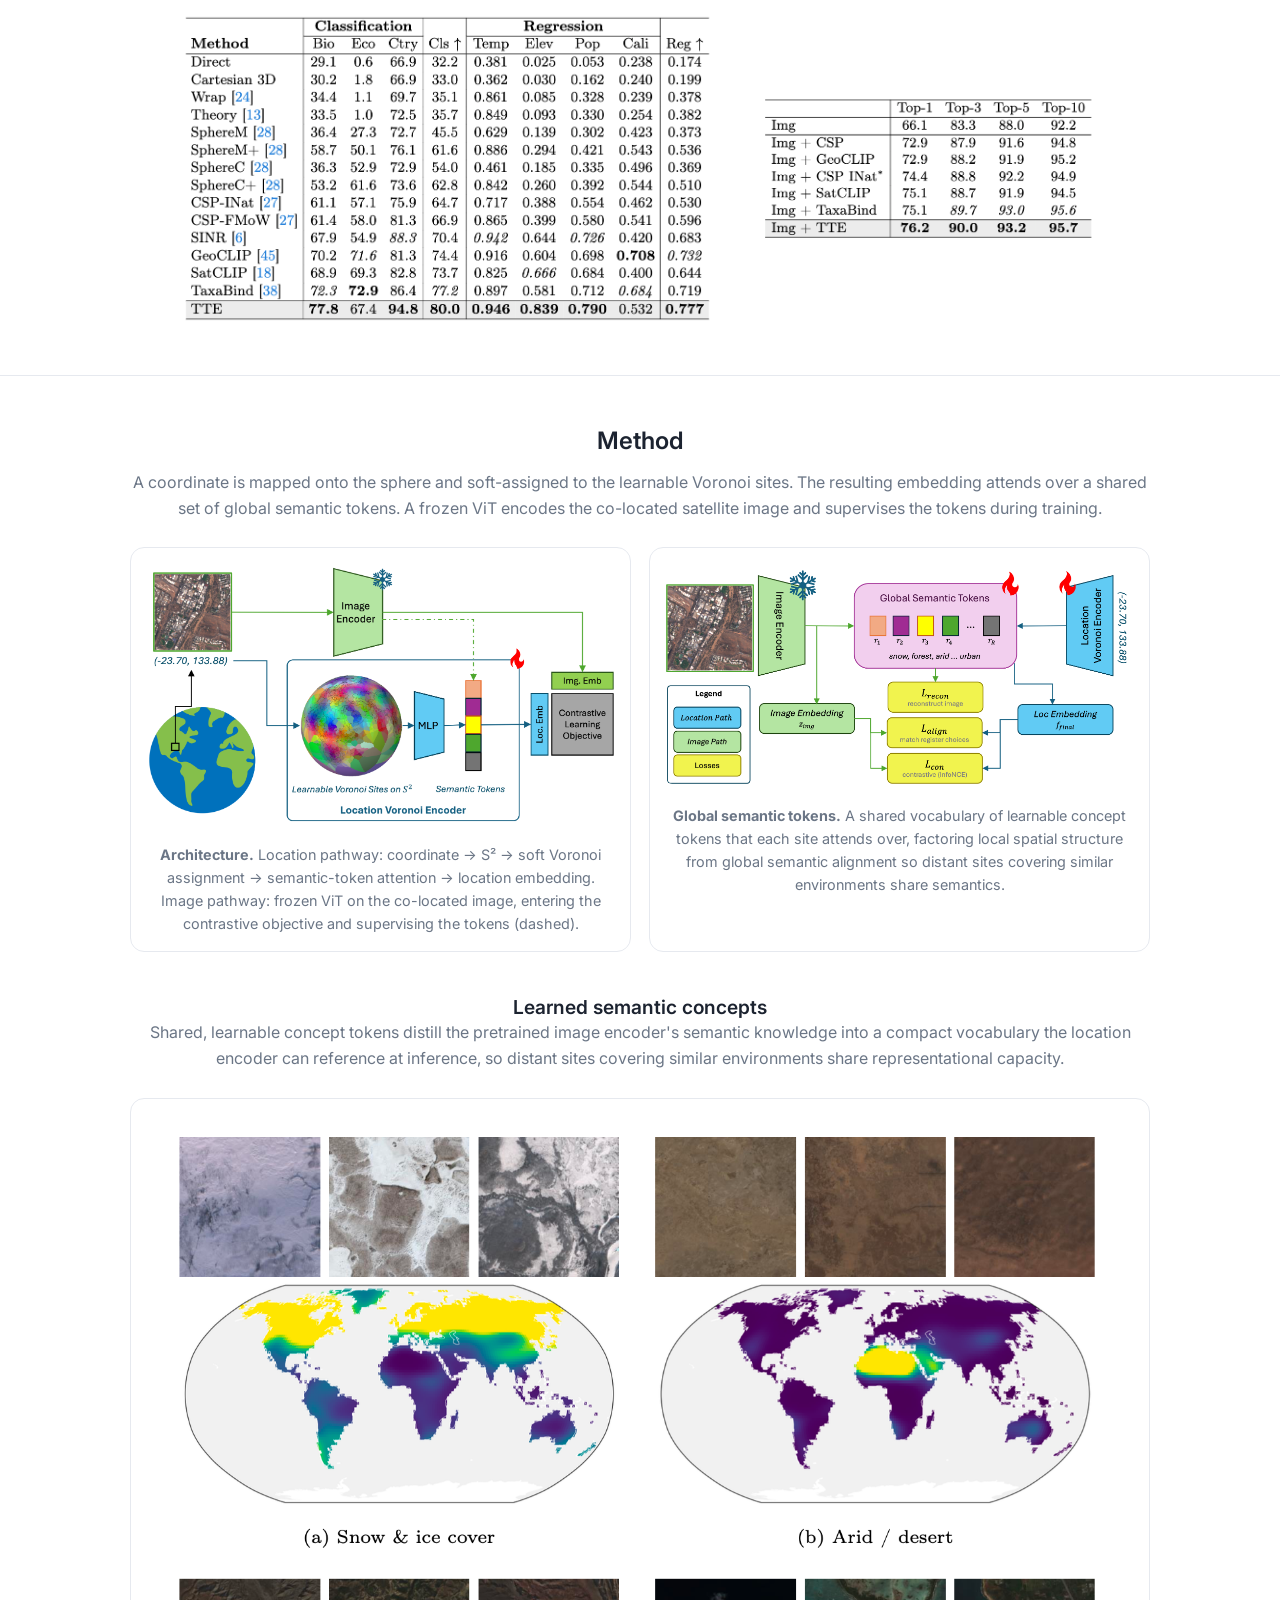
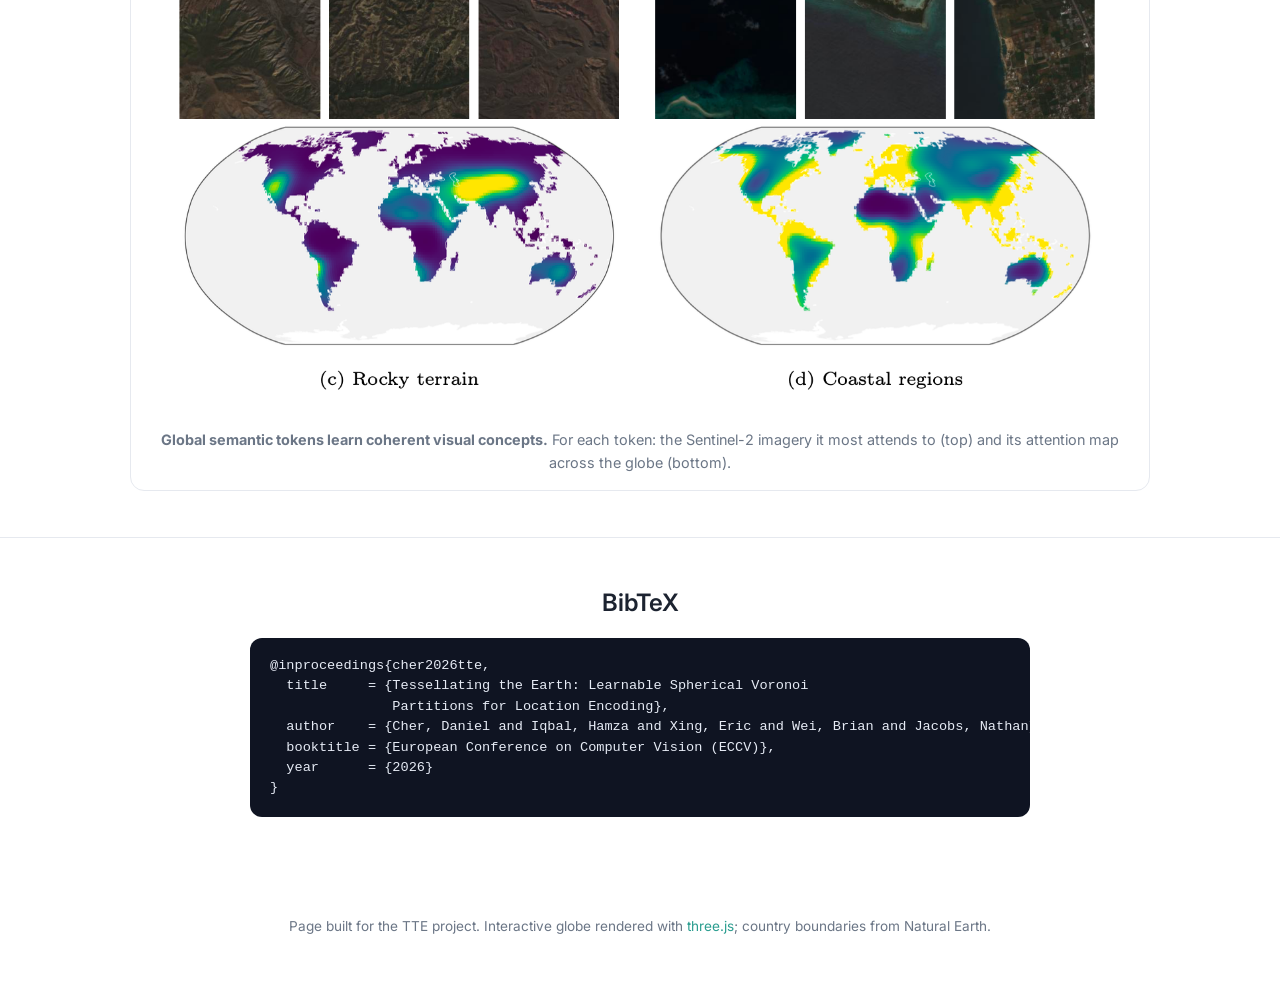
==== commit db051c38: "fix buttons" ====
--- a/TTE/index.html
+++ b/TTE/index.html
@@ -97,15 +97,11 @@
   <div class="affil">Washington University in St. Louis · <a href="https://mvrl.cse.wustl.edu/" target="_blank">MVRL</a></div>
   <div class="venue">ECCV 2026</div>
   <div class="btns">
-    <!-- On release, swap each greyed pill below for its active link (kept here ready to go):
-         <a class="btn" href="PAPER_URL" target="_blank"><span>📄</span> Paper</a>
-         <a class="btn" href="ARXIV_URL" target="_blank"><span>📃</span> arXiv</a>
-         <a class="btn" href="https://github.com/mvrl/TTE" target="_blank"><span>⌥</span> Code</a>
-         <a class="btn" href="https://huggingface.co/MVRL/TTE" target="_blank"><span>🤗</span> Models</a> -->
-    <span class="btn soon"><span>📄</span> Paper <em>Coming Soon</em></span>
-    <span class="btn soon"><span>📃</span> arXiv <em>Coming Soon</em></span>
-    <span class="btn soon"><span>⌥</span> Code <em>Coming Soon</em></span>
-    <span class="btn soon"><span>🤗</span> Models <em>Coming Soon</em></span>
+    <!-- Paper = ECCV camera-ready (not out yet). When available: <a class="btn" href="ECCV_PDF_URL" target="_blank"><span>📄</span> Paper</a> -->
+    <span class="btn soon"><span>📄</span> Paper <em>ECCV · soon</em></span>
+    <a class="btn" href="https://arxiv.org/abs/2606.27514" target="_blank"><span>📃</span> arXiv</a>
+    <a class="btn" href="https://github.com/mvrl/TTE" target="_blank"><span>⌥</span> Code</a>
+    <a class="btn" href="https://huggingface.co/MVRL/TTE" target="_blank"><span>🤗</span> Models</a>
   </div>
 </header>
 
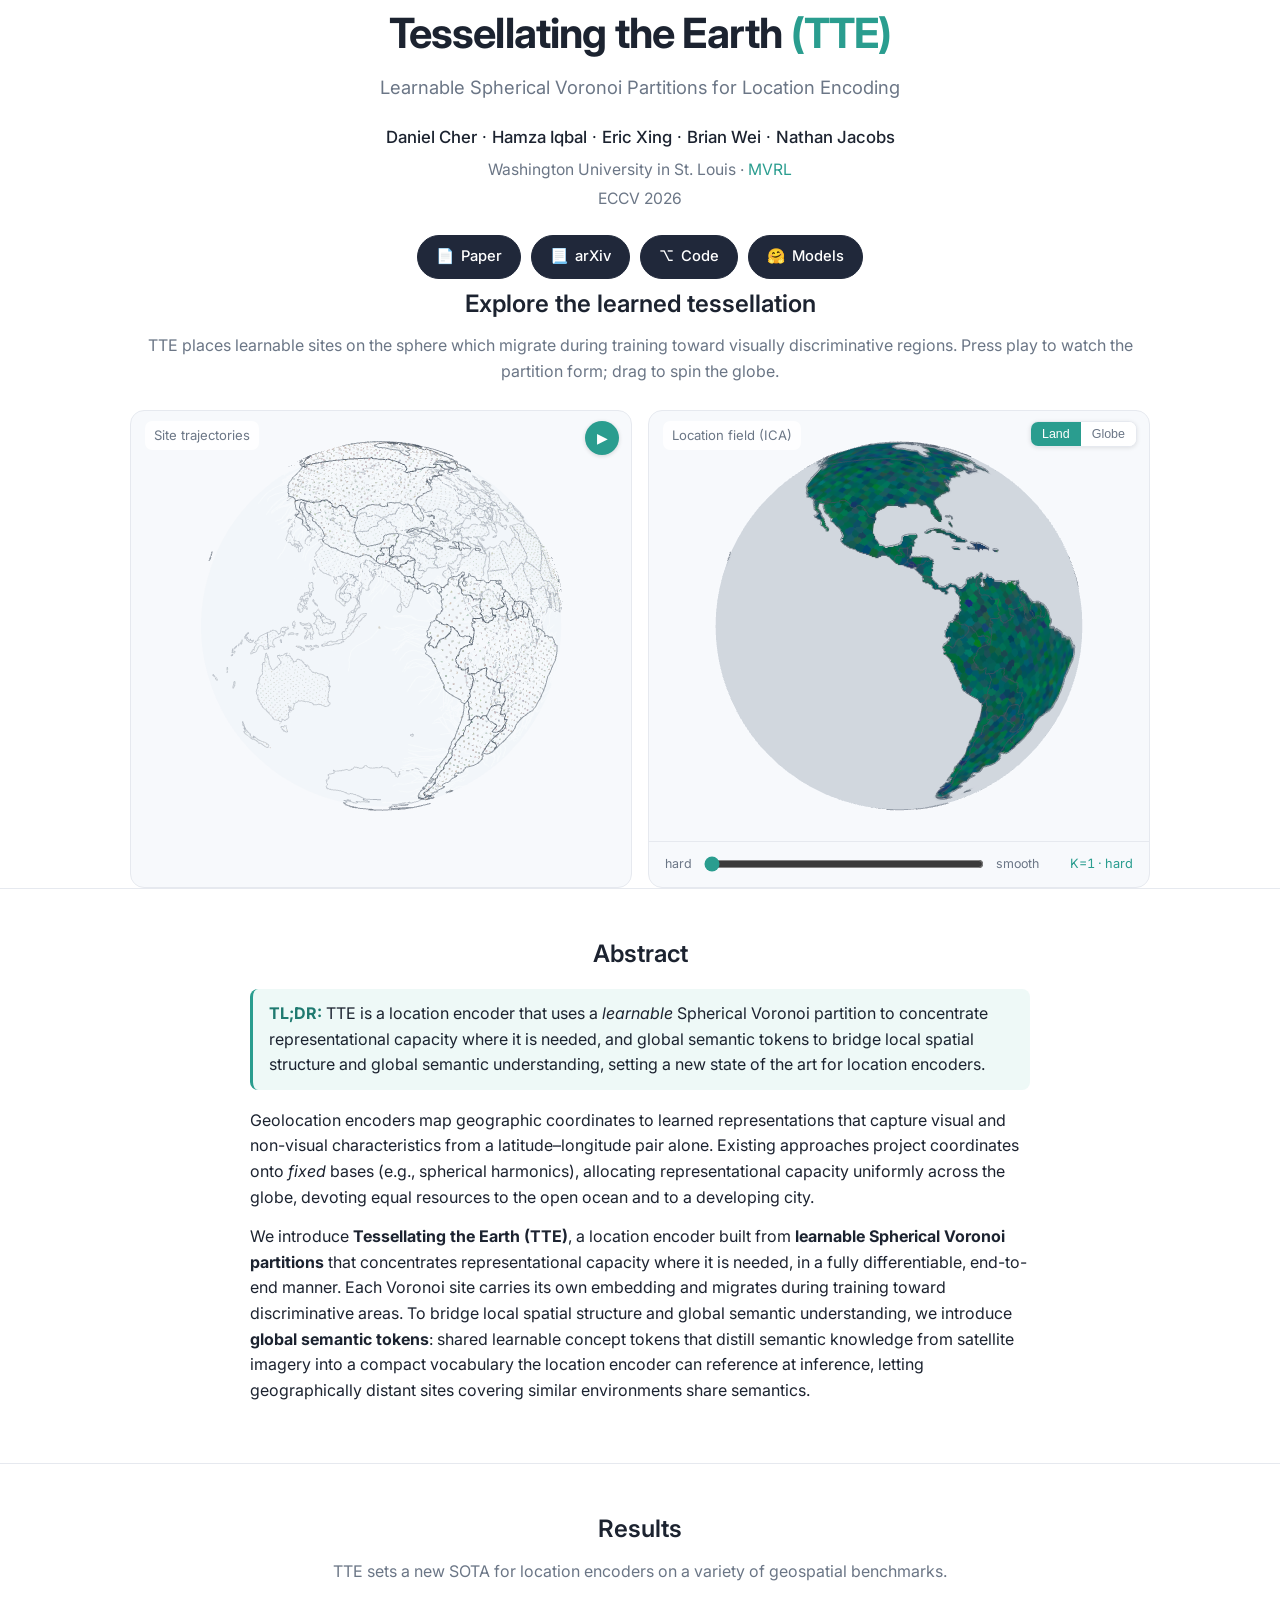
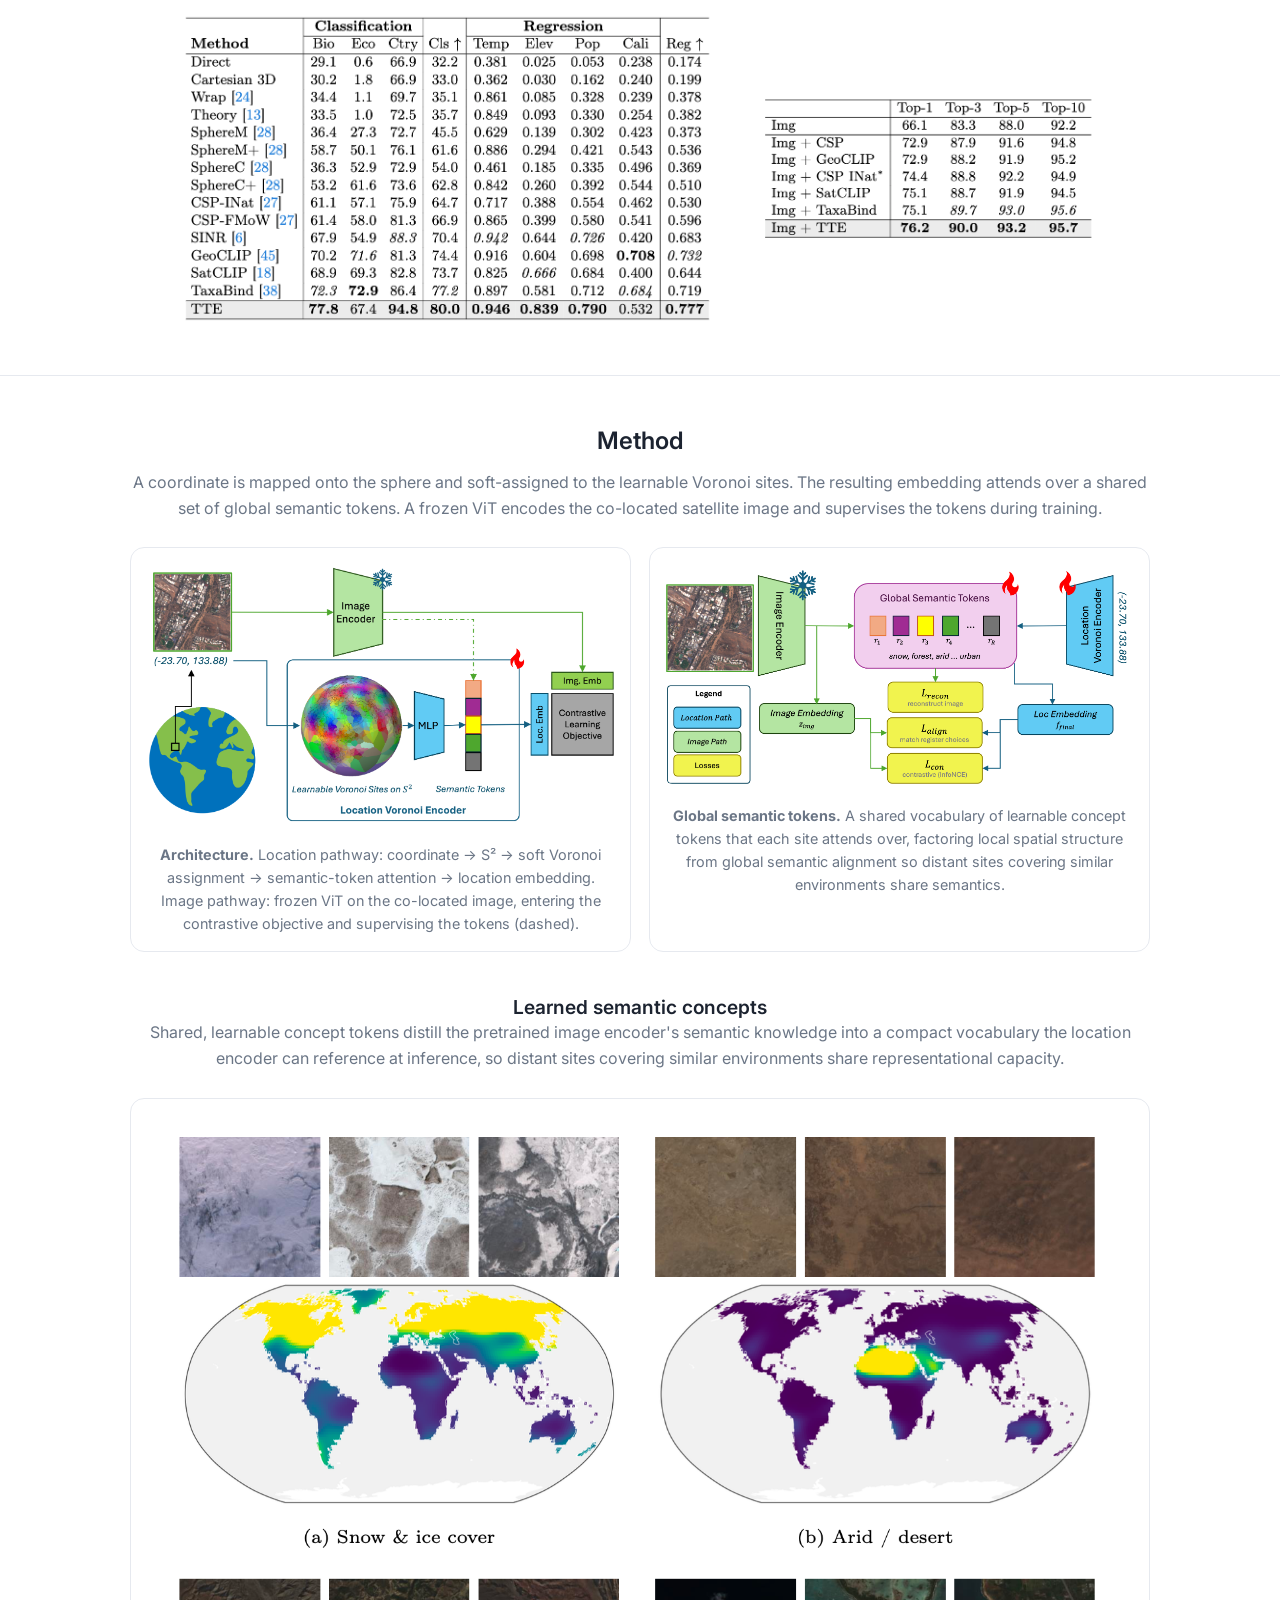
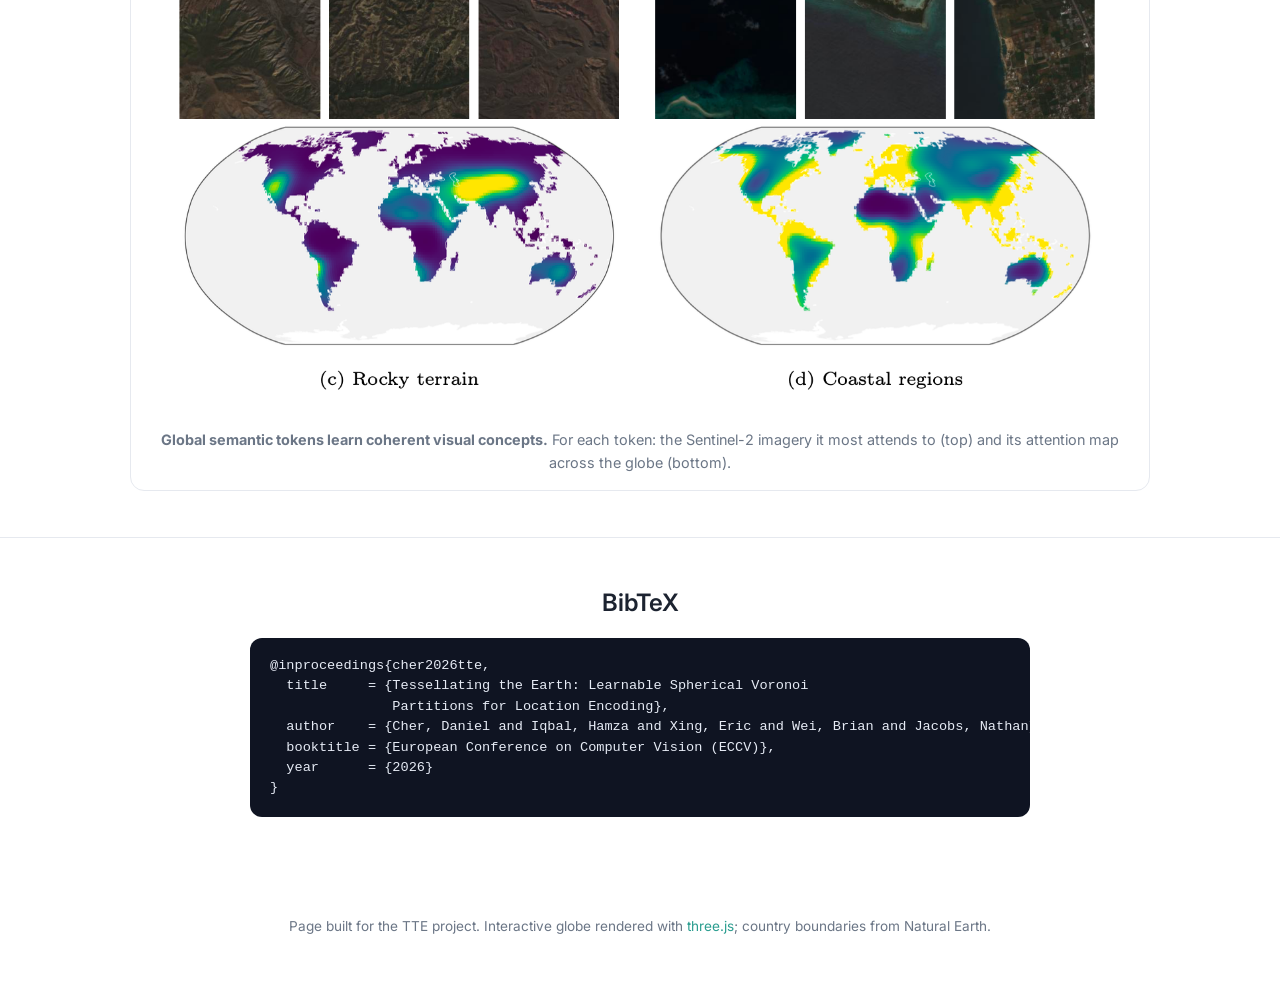
==== commit 159e9b3e: "Activate the TTE paper button The project page still showed a greyed-out "Paper · ECCV soon" placeho" ====
--- a/TTE/index.html
+++ b/TTE/index.html
@@ -97,8 +97,7 @@
   <div class="affil">Washington University in St. Louis · <a href="https://mvrl.cse.wustl.edu/" target="_blank">MVRL</a></div>
   <div class="venue">ECCV 2026</div>
   <div class="btns">
-    <!-- Paper = ECCV camera-ready (not out yet). When available: <a class="btn" href="ECCV_PDF_URL" target="_blank"><span>📄</span> Paper</a> -->
-    <span class="btn soon"><span>📄</span> Paper <em>ECCV · soon</em></span>
+    <a class="btn" href="https://eccv.ecva.net/virtual/2026/poster/5452" target="_blank"><span>📄</span> Paper</a>
     <a class="btn" href="https://arxiv.org/abs/2606.27514" target="_blank"><span>📃</span> arXiv</a>
     <a class="btn" href="https://github.com/mvrl/TTE" target="_blank"><span>⌥</span> Code</a>
     <a class="btn" href="https://huggingface.co/MVRL/TTE" target="_blank"><span>🤗</span> Models</a>
